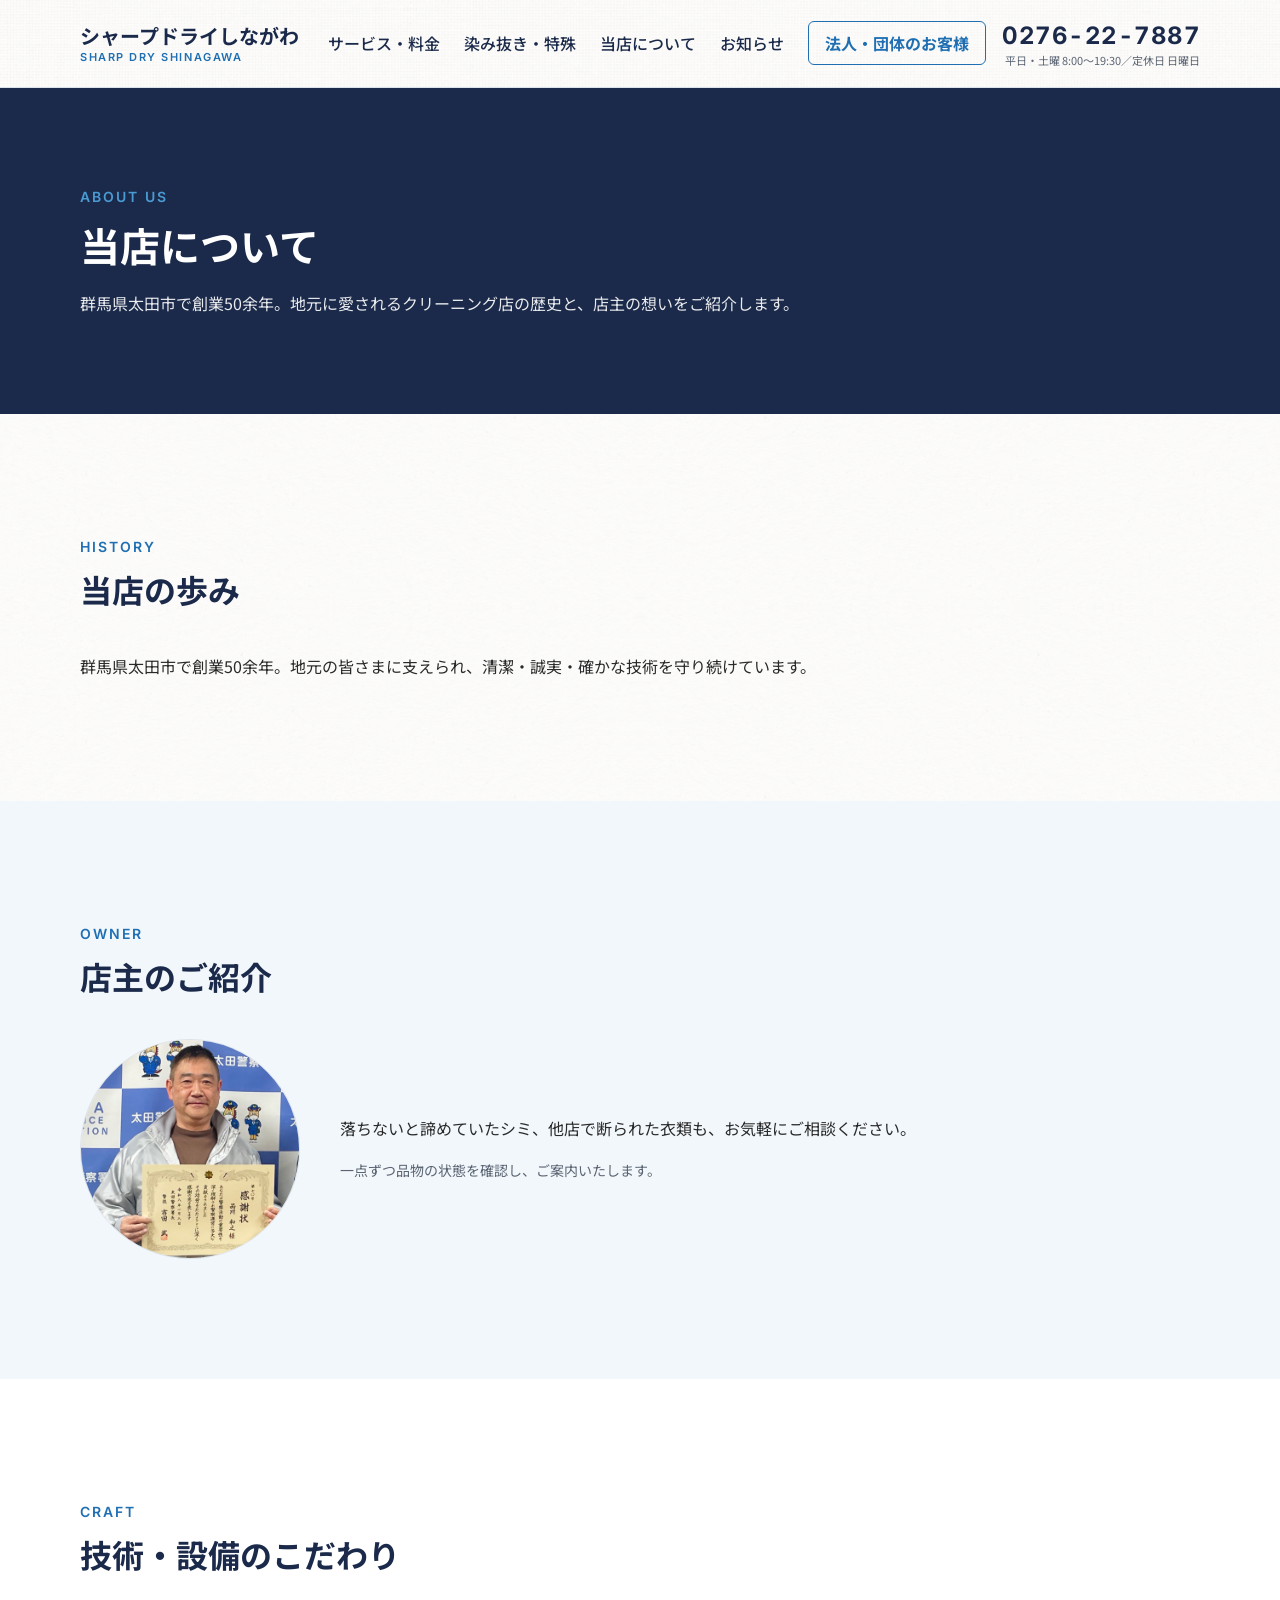
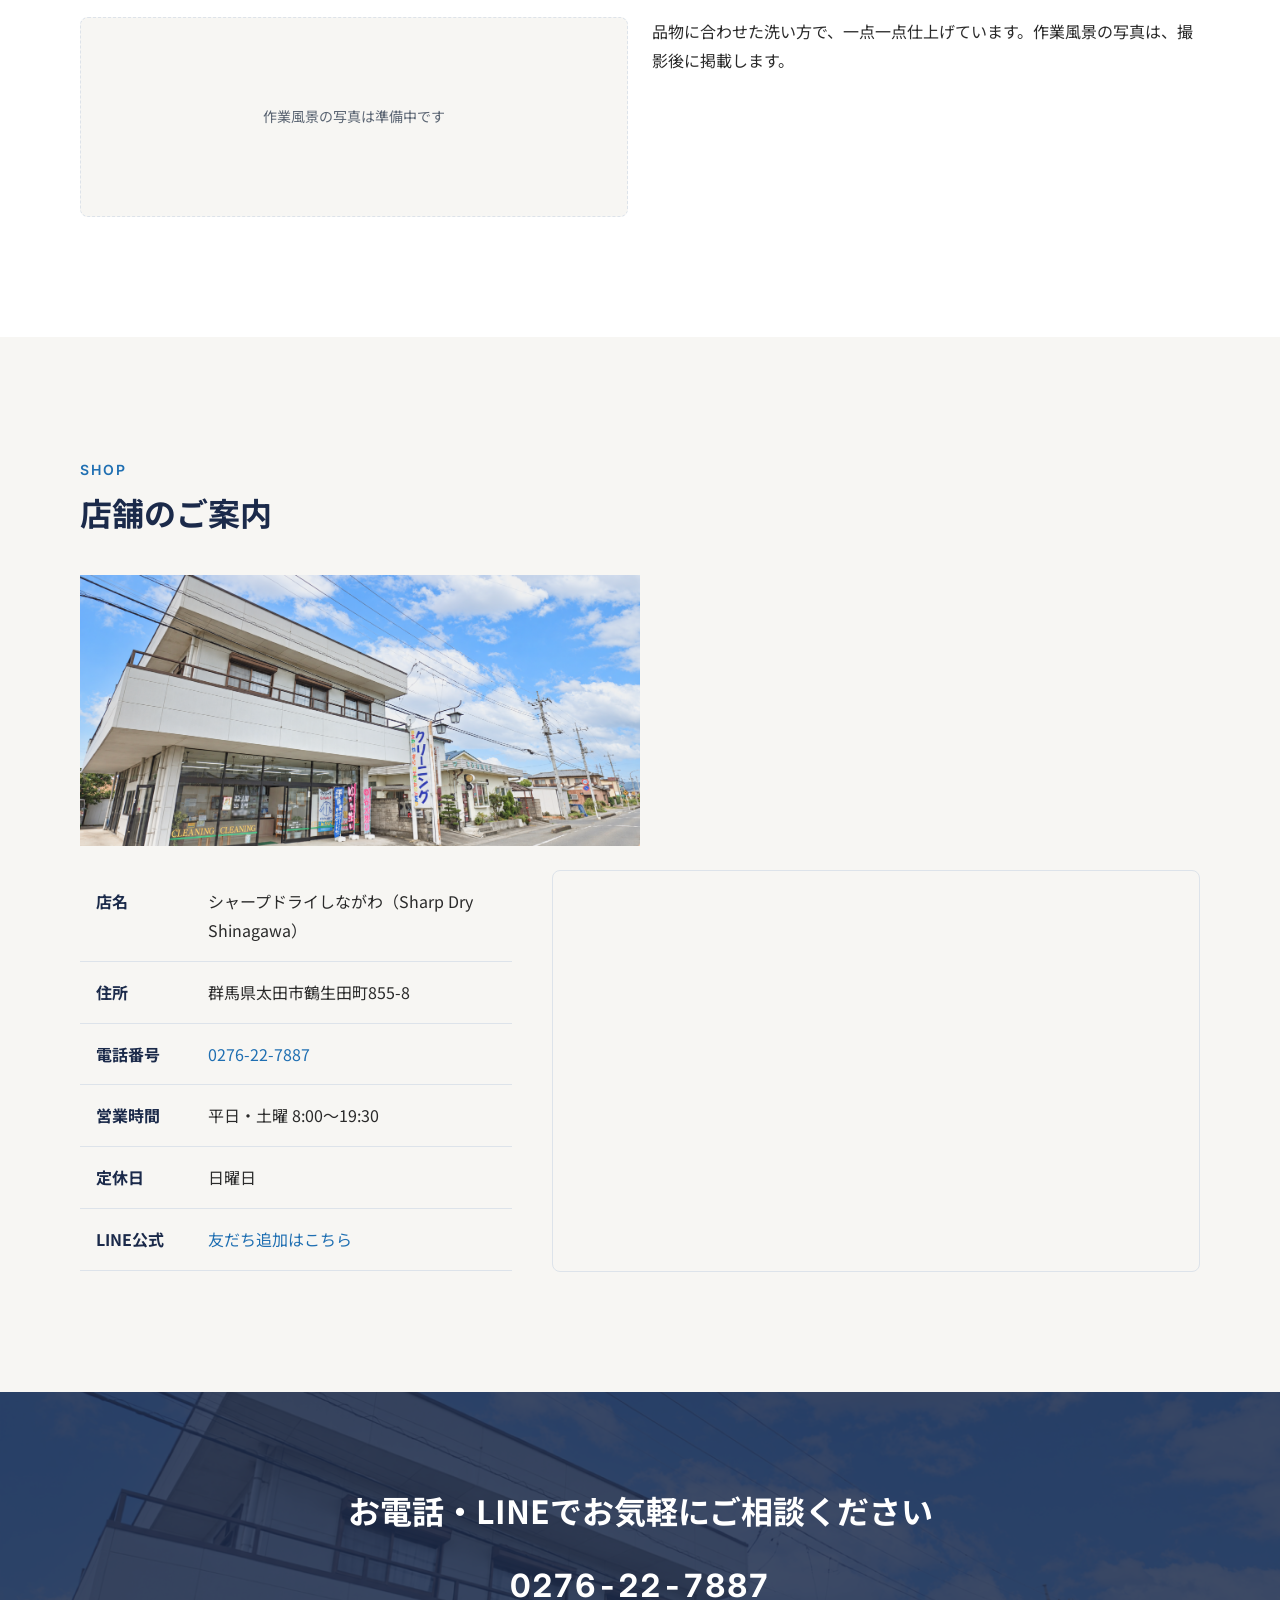
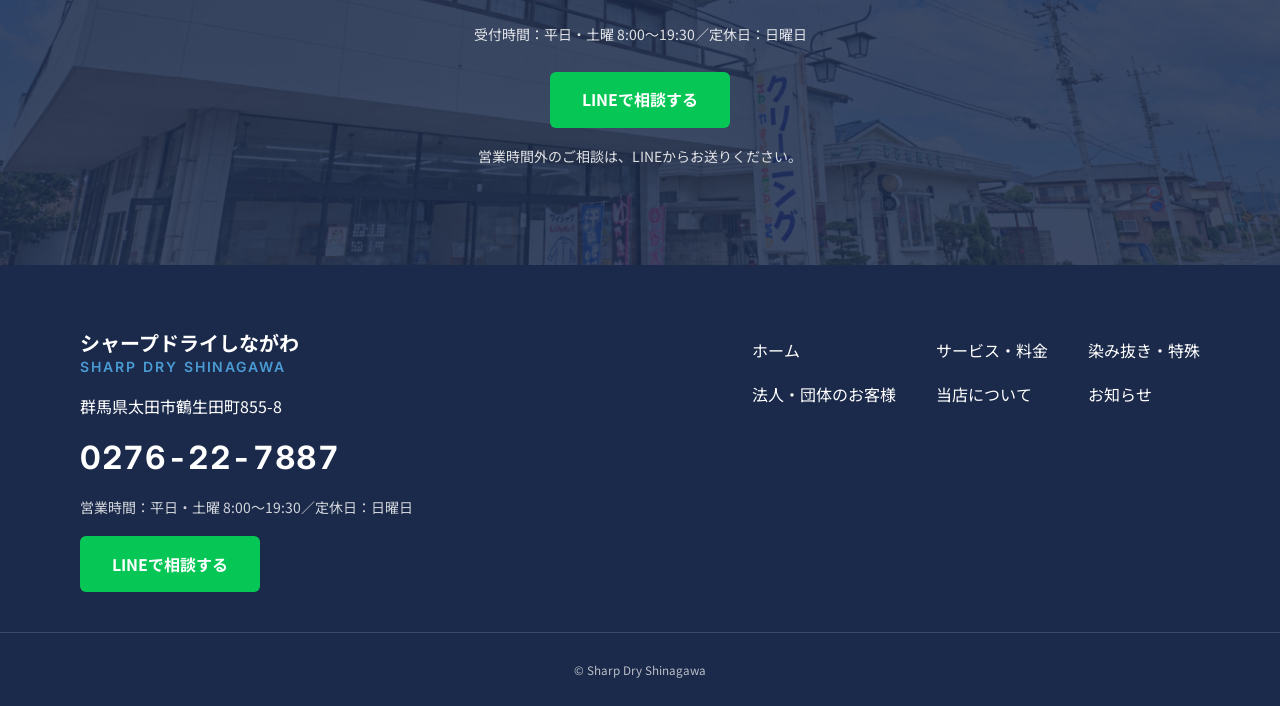
==== about/index.html @ 60a54eb3 "シャープドライしながわ サイトリニューアルの初期実装 実装仕様書に基づき、静的HTML/CSS/素のJavaScriptで全6ページと404を構築。  - TOP、サービス・料金、染み抜き・特殊、法人" ====
<!DOCTYPE html>
<html lang="ja">
<head>
  <meta charset="UTF-8">
  <meta name="viewport" content="width=device-width, initial-scale=1">
  <title>当店について｜シャープドライしながわ</title>
  <meta name="description" content="群馬県太田市で創業50余年。地元に愛されるクリーニング店の歴史と、店主の想いをご紹介します。">
  <link rel="canonical" href="https://sharp-dry-shinagawa.com/about/">

  <!-- OGP -->
  <meta property="og:type" content="article">
  <meta property="og:site_name" content="シャープドライしながわ">
  <meta property="og:title" content="当店について｜シャープドライしながわ">
  <meta property="og:description" content="群馬県太田市で創業50余年。地元に愛されるクリーニング店の歴史と、店主の想いをご紹介します。">
  <meta property="og:url" content="https://sharp-dry-shinagawa.com/about/">
  <meta property="og:image" content="https://sharp-dry-shinagawa.com/images/ogp.png">
  <meta property="og:image:width" content="1200">
  <meta property="og:image:height" content="630">
  <meta property="og:locale" content="ja_JP">
  <meta name="twitter:card" content="summary_large_image">

  <!-- ファビコン -->
  <link rel="icon" type="image/png" href="/images/symbol_mark.png">
  <link rel="apple-touch-icon" href="/images/symbol_mark.png">

  <!-- フォント -->
  <link rel="preconnect" href="https://fonts.googleapis.com">
  <link rel="preconnect" href="https://fonts.gstatic.com" crossorigin>
  <link href="https://fonts.googleapis.com/css2?family=Inter:wght@600;700&family=Noto+Sans+JP:wght@400;500;700&display=swap" rel="stylesheet">

  <link rel="stylesheet" href="/css/style.css">
  <script src="/js/main.js" defer></script>

  <!-- GA4 -->
  <!-- TODO: 要確認 — GA4測定ID（発行後に G-XXXXXXXXXX を差し替え） -->
  <script async src="https://www.googletagmanager.com/gtag/js?id=G-XXXXXXXXXX"></script>
  <script>
    window.dataLayer = window.dataLayer || [];
    function gtag(){dataLayer.push(arguments);}
    gtag('js', new Date());
    gtag('config', 'G-XXXXXXXXXX');
  </script>
</head>
<body>
  <a class="skip-link" href="#main">本文へスキップ</a>

  <!-- ヘッダー -->
  <header class="header js-header">
    <div class="header__inner l-container">
      <a class="header__logo" href="/">
        <span class="header__logo-ja">シャープドライしながわ</span>
        <span class="header__logo-en">Sharp Dry Shinagawa</span>
      </a>
      <div class="header__right">
        <nav class="gnav" id="global-nav" aria-label="グローバルナビゲーション">
          <ul class="gnav__list">
            <li><a class="gnav__link" href="/service/">サービス・料金</a></li>
            <li><a class="gnav__link" href="/special/">染み抜き・特殊</a></li>
            <li><a class="gnav__link" href="/about/" aria-current="page">当店について</a></li>
            <li><a class="gnav__link" href="/news/">お知らせ</a></li>
            <li><a class="gnav__link gnav__link--business" href="/business/">法人・団体のお客様</a></li>
          </ul>
          <div class="gnav__cta">
            <a class="btn btn--primary" href="tel:0276227887">電話をかける（0276-22-7887）</a>
            <a class="btn btn--line" href="https://line.me/ti/p/KvLonp_9hh" target="_blank" rel="noopener">LINEで相談する</a>
            <p class="gnav__cta-note">営業時間：平日・土曜 8:00〜19:30／定休日：日曜日</p>
          </div>
        </nav>
        <div class="header__tel u-pc-only">
          <a class="tel-link" href="tel:0276227887">0276-22-7887</a>
          <p class="header__tel-note">平日・土曜 8:00〜19:30／定休日 日曜日</p>
        </div>
        <a class="header__sp-tel u-sp-only" href="tel:0276227887">電話する</a>
        <button class="menu-toggle js-menu-toggle u-sp-only" type="button" aria-controls="global-nav" aria-expanded="false">
          <span class="menu-toggle__bar"></span>
          <span class="menu-toggle__bar"></span>
          <span class="menu-toggle__bar"></span>
          <span class="visually-hidden">メニュー</span>
        </button>
      </div>
    </div>
  </header>

  <main id="main">

    <!-- ページヘッダー -->
    <div class="page-head">
      <div class="l-container">
        <p class="page-head__en">ABOUT US</p>
        <h1 class="page-head__ja">当店について</h1>
        <p class="page-head__lead">群馬県太田市で創業50余年。地元に愛されるクリーニング店の歴史と、店主の想いをご紹介します。</p>
      </div>
    </div>

    <!-- 当店の歩み -->
    <section class="section section--texture section--tex-paper">
      <div class="l-container">
        <div class="section-head">
          <p class="section-head__en">HISTORY</p>
          <h2 class="section-head__ja">当店の歩み</h2>
        </div>
        <!-- TODO: 要確認 — 創業年（正確な年） -->
        <!-- TODO: 要確認 — 沿革・歴史の原稿 -->
        <p>群馬県太田市で創業50余年。地元の皆さまに支えられ、清潔・誠実・確かな技術を守り続けています。</p>
      </div>
    </section>

    <!-- 店主 -->
    <section class="section section--blue">
      <div class="l-container">
        <div class="section-head">
          <p class="section-head__en">OWNER</p>
          <h2 class="section-head__ja">店主のご紹介</h2>
        </div>
        <div class="owner">
          <div class="owner__media">
            <img src="/images/owner.png" alt="店主" width="1024" height="1024" loading="lazy">
          </div>
          <div class="owner__body">
            <!-- TODO: 要確認 — 店主のプロフィール・コメントの原稿（下記は仮テキスト） -->
            <p class="mb-2">落ちないと諦めていたシミ、他店で断られた衣類も、お気軽にご相談ください。</p>
            <p class="note">一点ずつ品物の状態を確認し、ご案内いたします。</p>
          </div>
        </div>
      </div>
    </section>

    <!-- 技術・設備 -->
    <section class="section">
      <div class="l-container">
        <div class="section-head">
          <p class="section-head__en">CRAFT</p>
          <h2 class="section-head__ja">技術・設備のこだわり</h2>
        </div>
        <!-- TODO: 要確認 — 技術・設備のこだわりの原稿 -->
        <!-- TODO: 実写素材待ち — 作業風景 -->
        <div class="grid grid--2">
          <div class="placeholder-media">作業風景の写真は準備中です</div>
          <div class="media-text__body">
            <p>品物に合わせた洗い方で、一点一点仕上げています。作業風景の写真は、撮影後に掲載します。</p>
          </div>
        </div>
      </div>
    </section>

    <!-- 店舗写真 -->
    <section class="section section--soft">
      <div class="l-container">
        <div class="section-head">
          <p class="section-head__en">SHOP</p>
          <h2 class="section-head__ja">店舗のご案内</h2>
        </div>
        <img src="/images/shop.png" alt="シャープドライしながわの店舗外観" width="1774" height="887" loading="lazy" class="shop-photo mb-3">

        <div class="media-text media-text--reverse">
          <div class="media-text__media">
            <div class="map">
              <iframe
                data-src="https://www.google.com/maps?q=%E7%BE%A4%E9%A6%AC%E7%9C%8C%E5%A4%AA%E7%94%B0%E5%B8%82%E9%B6%B4%E7%94%9F%E7%94%B0%E7%94%BA855-8&amp;output=embed"
                title="シャープドライしながわの地図（Google マップ）"
                width="1120" height="400" loading="lazy"
                referrerpolicy="no-referrer-when-downgrade"></iframe>
            </div>
          </div>
          <div class="media-text__body">
            <table class="info-table">
              <tbody>
                <tr>
                  <th scope="row">店名</th>
                  <td>シャープドライしながわ（Sharp Dry Shinagawa）</td>
                </tr>
                <tr>
                  <th scope="row">住所</th>
                  <td>群馬県太田市鶴生田町855-8</td>
                </tr>
                <tr>
                  <th scope="row">電話番号</th>
                  <td><a href="tel:0276227887">0276-22-7887</a></td>
                </tr>
                <tr>
                  <th scope="row">営業時間</th>
                  <td>平日・土曜 8:00〜19:30</td>
                </tr>
                <tr>
                  <th scope="row">定休日</th>
                  <td>日曜日</td>
                </tr>
                <tr>
                  <th scope="row">LINE公式</th>
                  <td><a href="https://line.me/ti/p/KvLonp_9hh" target="_blank" rel="noopener">友だち追加はこちら</a></td>
                </tr>
                <!-- TODO: 要確認 — 駐車場の有無・台数 -->
                <!-- TODO: 要確認 — 支払い方法（キャッシュレス対応の有無） -->
              </tbody>
            </table>
          </div>
        </div>
      </div>
    </section>

    <!-- CTA -->
    <section class="cta-block section--texture section--tex-shop">
      <div class="l-container">
        <h2 class="cta-block__title">お電話・LINEでお気軽にご相談ください</h2>
        <p class="cta-block__tel"><a class="tel-link tel-link--invert" href="tel:0276227887">0276-22-7887</a></p>
        <p class="cta-block__hours">受付時間：平日・土曜 8:00〜19:30／定休日：日曜日</p>
        <div class="cta-block__actions">
          <a class="btn btn--line" href="https://line.me/ti/p/KvLonp_9hh" target="_blank" rel="noopener">LINEで相談する</a>
        </div>
        <p class="cta-block__note">営業時間外のご相談は、LINEからお送りください。</p>
      </div>
    </section>

  </main>

  <!-- フッター -->
  <footer class="footer">
    <div class="l-container footer__inner">
      <div class="footer__info">
        <p class="footer__name">シャープドライしながわ<span class="footer__name-en">Sharp Dry Shinagawa</span></p>
        <p class="footer__address">群馬県太田市鶴生田町855-8</p>
        <p class="footer__tel"><a class="tel-link tel-link--invert" href="tel:0276227887">0276-22-7887</a></p>
        <p class="footer__hours">営業時間：平日・土曜 8:00〜19:30／定休日：日曜日</p>
        <p class="footer__line"><a class="btn btn--line" href="https://line.me/ti/p/KvLonp_9hh" target="_blank" rel="noopener">LINEで相談する</a></p>
      </div>
      <nav class="footer__nav" aria-label="フッターナビゲーション">
        <ul>
          <li><a href="/">ホーム</a></li>
          <li><a href="/service/">サービス・料金</a></li>
          <li><a href="/special/">染み抜き・特殊</a></li>
          <li><a href="/business/">法人・団体のお客様</a></li>
          <li><a href="/about/">当店について</a></li>
          <li><a href="/news/">お知らせ</a></li>
        </ul>
      </nav>
    </div>
    <p class="footer__copy"><small>© Sharp Dry Shinagawa</small></p>
  </footer>

  <!-- 追従CTA -->
  <div class="float-cta js-float-cta">
    <a class="float-cta__btn float-cta__btn--tel" href="tel:0276227887">電話する</a>
    <a class="float-cta__btn float-cta__btn--line" href="https://line.me/ti/p/KvLonp_9hh" target="_blank" rel="noopener">LINEで相談</a>
  </div>
</body>
</html>
---- css/style.css ----
@charset "UTF-8";
/* ==========================================================================
   シャープドライしながわ 共通スタイル
   方針: SP優先（min-width: 769px でPC上書き）/ BEM / カスタムプロパティ
   TODO: 要確認 — 画像は更新性優先でPNG直参照に変更（仕様書10章のWebP配信は公開前に再検討）
   目次:
     1. カスタムプロパティ
     2. リセット
     3. ベース（タイポグラフィ・フォーカス）
     4. レイアウト（コンテナ・セクション）
     5. 共通コンポーネント（見出し・ボタン・カード・テーブル・区切り）
     6. ヘッダー / グローバルナビ
     7. 追従CTA
     8. フッター
     9. ページ部品（FV・下層ヘッダー・CTAブロック ほか）
    10. ユーティリティ
   ========================================================================== */

/* 1. カスタムプロパティ
   ------------------------------------------------------------------------ */
:root {
  /* ベース */
  --color-bg:          #FFFFFF;
  --color-bg-soft:     #F7F6F3;
  --color-bg-blue:     #F2F7FB;

  /* ブランドカラー */
  --color-navy:        #1B2A4A;
  --color-blue:        #1F6FB2;
  --color-blue-light:  #4A9BD4;
  --color-cyan-soft:   #DCEDF7;

  /* テキスト */
  --color-text:        #2A2A2A;
  --color-text-sub:    #5A6472;
  --color-text-invert: #FFFFFF;

  /* 罫線・その他 */
  --color-border:      #DDE3EA;
  --color-tel:         #1B2A4A;
  --color-line:        #06C755;

  /* フォント */
  --font-ja: "Noto Sans JP", "Hiragino Sans", "Yu Gothic", sans-serif;
  --font-en: "Inter", "Noto Sans JP", sans-serif;

  /* レイアウト */
  --max-width: 1120px;
  --gutter: 20px;                 /* SP: --gutter-sp */

  /* スペーシングスケール（この値以外を使わない） */
  --space-1:  8px;
  --space-2:  16px;
  --space-3:  24px;
  --space-4:  40px;
  --space-5:  64px;
  --space-6:  96px;
  --space-7:  120px;

  /* フォントサイズ（SP基準） */
  --fs-h1:   28px;
  --fs-h2:   24px;
  --fs-h3:   20px;
  --fs-h4:   18px;
  --fs-body: 16px;
  --fs-note: 14px;
  --fs-tel:  28px;
  --fs-price: 16px;

  /* 構造 */
  --header-h: 64px;
  --radius-btn: 6px;
  --radius-card: 8px;
}

@media (min-width: 769px) {
  :root {
    --gutter: 40px;               /* PC: --gutter-pc */
    --fs-h1:   40px;
    --fs-h2:   32px;
    --fs-h3:   24px;
    --fs-h4:   20px;
    --fs-tel:  32px;
    --fs-price: 18px;
    --header-h: 88px;
  }
}

/* 2. リセット
   ------------------------------------------------------------------------ */
*,
*::before,
*::after {
  box-sizing: border-box;
  margin: 0;
  padding: 0;
}

html {
  scroll-behavior: smooth;
  scroll-padding-top: calc(var(--header-h) + var(--space-2));
}

body {
  font-family: var(--font-ja);
  font-size: var(--fs-body);
  line-height: 1.8;
  color: var(--color-text);
  background: var(--color-bg);
  -webkit-text-size-adjust: 100%;
}

img {
  max-width: 100%;
  height: auto;
  vertical-align: middle;
}

ul,
ol {
  list-style: none;
}

table {
  border-collapse: collapse;
  width: 100%;
}

a {
  color: var(--color-blue);
  text-decoration: none;
}

a:hover {
  text-decoration: underline;
}

button {
  font: inherit;
  color: inherit;
  background: none;
  border: none;
  cursor: pointer;
}

@media (prefers-reduced-motion: reduce) {
  html {
    scroll-behavior: auto;
  }
  *,
  *::before,
  *::after {
    transition-duration: 0.01ms !important;
    animation-duration: 0.01ms !important;
  }
}

/* 3. ベース
   ------------------------------------------------------------------------ */
h1 { font-size: var(--fs-h1); line-height: 1.4; font-weight: 700; }
h2 { font-size: var(--fs-h2); line-height: 1.4; font-weight: 700; }
h3 { font-size: var(--fs-h3); line-height: 1.5; font-weight: 700; }
h4 { font-size: var(--fs-h4); line-height: 1.6; font-weight: 700; }

:focus-visible {
  outline: 3px solid var(--color-blue-light);
  outline-offset: 2px;
  border-radius: 2px;
}

.skip-link {
  position: absolute;
  top: -100px;
  left: var(--space-2);
  z-index: 200;
  padding: var(--space-1) var(--space-2);
  background: var(--color-navy);
  color: var(--color-text-invert);
  border-radius: var(--radius-btn);
}

.skip-link:focus-visible {
  top: var(--space-1);
}

/* 4. レイアウト
   ------------------------------------------------------------------------ */
.l-container {
  max-width: calc(var(--max-width) + var(--gutter) * 2);
  margin-inline: auto;
  padding-inline: var(--gutter);
}

.section {
  padding-block: var(--space-5);  /* SP */
  background: var(--color-bg);
}

@media (min-width: 769px) {
  .section {
    padding-block: var(--space-7);  /* PC */
  }
}

.section--soft { background: var(--color-bg-soft); }
.section--blue { background: var(--color-bg-blue); }

.section--navy {
  background: var(--color-navy);
  color: var(--color-text-invert);
}

.section--navy a:not([class]) {
  color: var(--color-blue-light);
}

/* テクスチャ背景（opacity 0.4以下で使用） */
.section--texture {
  position: relative;
}

.section--texture::before {
  content: "";
  position: absolute;
  inset: 0;
  background-size: cover;
  background-position: center;
  opacity: 0.3;
  pointer-events: none;
}

.section--texture > * {
  position: relative;
}

.section--tex-linen::before {
  background-image: url(../images/texture-01-linen.png);
}

.section--tex-cotton::before {
  background-image: url(../images/texture-02-cotton.png);
}

.section--tex-paper::before {
  background-image: url(../images/texture-03-paper.png);
}

/* 店舗写真の薄敷き（写真はテクスチャより主張が強いため低めのopacity） */
.section--tex-shop::before {
  background-image: url(../images/shop.png);
  opacity: 0.16;
}

/* 5. 共通コンポーネント
   ------------------------------------------------------------------------ */

/* セクション見出し（全セクション共通の型） */
.section-head {
  margin-bottom: var(--space-4);
}

.section-head--center {
  text-align: center;
}

.section-head__en {
  font-family: var(--font-en);
  font-size: var(--fs-note);
  font-weight: 600;
  letter-spacing: 0.14em;
  text-transform: uppercase;
  color: var(--color-blue);
  margin-bottom: var(--space-1);
}

.section-head__ja {
  color: var(--color-navy);
}

.section--navy .section-head__en {
  color: var(--color-blue-light);
}

.section--navy .section-head__ja {
  color: var(--color-text-invert);
}

/* ボタン */
.btn {
  display: inline-flex;
  align-items: center;
  justify-content: center;
  gap: var(--space-1);
  min-height: 52px;               /* SP */
  padding: var(--space-1) 32px;
  border-radius: var(--radius-btn);
  font-size: var(--fs-body);
  font-weight: 700;
  line-height: 1.4;
  text-align: center;
  text-decoration: none;
  transition: filter 0.2s ease;
}

@media (min-width: 769px) {
  .btn {
    min-height: 56px;
  }
}

.btn:hover {
  filter: brightness(0.9);        /* 明度を10%下げる */
  text-decoration: none;
}

.btn--primary {
  background: var(--color-blue);
  color: var(--color-text-invert);
}

.btn--secondary {
  background: var(--color-bg);
  border: 1px solid var(--color-navy);
  color: var(--color-navy);
}

.btn--line {
  background: var(--color-line);
  color: var(--color-text-invert);
}

.btn--wide {
  width: 100%;
  max-width: 400px;
}

/* 電話番号（テキスト必須・画像化禁止） */
.tel-link {
  display: inline-block;
  font-family: var(--font-en);
  font-size: var(--fs-tel);
  font-weight: 700;
  font-variant-numeric: tabular-nums;
  letter-spacing: 0.02em;
  color: var(--color-tel);
  text-decoration: none;
}

.tel-link:hover {
  text-decoration: none;
  color: var(--color-blue);
}

.tel-link--invert,
.tel-link--invert:hover {
  color: var(--color-text-invert);
}

/* カード */
.card {
  background: var(--color-bg);
  border: 1px solid var(--color-border);
  border-radius: var(--radius-card);
  padding: var(--space-3);
  box-shadow: none;
  transition: box-shadow 0.2s ease;
}

.card:hover {
  box-shadow: 0 4px 16px rgba(27, 42, 74, 0.08);
}

.card__title {
  color: var(--color-navy);
  margin-bottom: var(--space-1);
}

.card__en {
  font-family: var(--font-en);
  font-size: var(--fs-note);
  font-weight: 600;
  letter-spacing: 0.1em;
  text-transform: uppercase;
  color: var(--color-blue);
  margin-bottom: var(--space-1);
}

.card__text {
  margin-bottom: var(--space-2);
}

.card__text:last-child {
  margin-bottom: 0;
}

.card__link {
  font-weight: 700;
}

.card__link::after {
  content: " →";
}

/* グリッド */
.grid {
  display: grid;
  gap: var(--space-3);
}

@media (min-width: 769px) {
  .grid--2 { grid-template-columns: repeat(2, 1fr); }
  .grid--3 { grid-template-columns: repeat(3, 1fr); }
  .grid--4 { grid-template-columns: repeat(4, 1fr); }
}

/* 料金テーブル */
.price-block {
  margin-bottom: var(--space-4);
}

.price-block__title {
  color: var(--color-navy);
  padding-left: var(--space-2);
  border-left: 4px solid var(--color-blue);
  margin-bottom: var(--space-2);
}

.price-table th,
.price-table td {
  padding: var(--space-2);
  border: 1px solid var(--color-border);
  text-align: left;
}

.price-table thead th {
  background: var(--color-navy);
  color: var(--color-text-invert);
  border-color: var(--color-navy);
}

.price-table tbody tr:nth-child(even) {
  background: var(--color-bg-blue);
}

.price-table__price {
  text-align: right;
  font-family: var(--font-en);
  font-size: var(--fs-price);
  font-weight: 700;
  font-variant-numeric: tabular-nums;
  white-space: nowrap;
  width: 9em;
}

@media (max-width: 768px) {
  /* SP: 横スクロールさせず2列を維持 */
  .price-table__price {
    width: 7.5em;
  }
}

.price-notes {
  font-size: var(--fs-note);
  line-height: 1.7;
  color: var(--color-text-sub);
}

.price-notes li {
  padding-left: 1em;
  text-indent: -1em;
}

/* 情報テーブル（店舗情報） */
.info-table th,
.info-table td {
  padding: var(--space-2);
  border-bottom: 1px solid var(--color-border);
  text-align: left;
  vertical-align: top;
}

.info-table th {
  width: 7em;
  color: var(--color-navy);
  white-space: nowrap;
}

/* 斜めの区切り（1ページ内で2種類まで／本サイトはこの1種のみ使用） */
.divider-slant {
  height: 64px;
  background: linear-gradient(90deg, var(--color-blue), var(--color-blue-light));
  clip-path: polygon(0 35%, 100% 0, 100% 65%, 0 100%);
}

/* タグリスト（染みの種類など） */
.tag-list {
  display: flex;
  flex-wrap: wrap;
  gap: var(--space-1);
}

.tag-list li {
  background: var(--color-cyan-soft);
  color: var(--color-navy);
  border-radius: var(--radius-btn);
  padding: var(--space-1) var(--space-2);
  font-weight: 500;
}

/* 店舗外観写真（SPは全幅、PCは半幅まで） */
@media (min-width: 769px) {
  .shop-photo {
    max-width: 50%;
  }
}

/* 実写素材待ちのプレースホルダ */
.placeholder-media {
  display: grid;
  place-items: center;
  min-height: 200px;
  border: 1px dashed var(--color-border);
  border-radius: var(--radius-card);
  background: var(--color-bg-soft);
  color: var(--color-text-sub);
  font-size: var(--fs-note);
}

/* 流れ（ステップ） */
.flow {
  counter-reset: flow;
  display: grid;
  gap: var(--space-2);
}

@media (min-width: 769px) {
  .flow--4 {
    grid-template-columns: repeat(4, 1fr);
  }
}

.flow__step {
  counter-increment: flow;
  background: var(--color-bg);
  border: 1px solid var(--color-border);
  border-radius: var(--radius-card);
  padding: var(--space-3);
}

.flow__step::before {
  content: "0" counter(flow);
  display: block;
  font-family: var(--font-en);
  font-size: var(--fs-h3);
  font-weight: 700;
  color: var(--color-blue);
  line-height: 1.4;
  margin-bottom: var(--space-1);
}

.flow__title {
  color: var(--color-navy);
  margin-bottom: var(--space-1);
}

/* お知らせリスト */
.news-list__item {
  border-bottom: 1px solid var(--color-border);
}

.news-list__item:first-child {
  border-top: 1px solid var(--color-border);
}

.news-list__link,
.news-list__row {
  display: flex;
  flex-wrap: wrap;
  gap: var(--space-1) var(--space-3);
  align-items: baseline;
  padding: var(--space-2);
  color: var(--color-text);
}

.news-list__date {
  font-family: var(--font-en);
  font-variant-numeric: tabular-nums;
  font-size: var(--fs-note);
  color: var(--color-text-sub);
  white-space: nowrap;
}

.news-list__label {
  font-size: var(--fs-note);
  font-weight: 700;
  color: var(--color-blue);
  border: 1px solid currentColor;
  border-radius: var(--radius-btn);
  padding: 0 var(--space-1);
  white-space: nowrap;
}

/* 地図 */
.map {
  border: 1px solid var(--color-border);
  border-radius: var(--radius-card);
  overflow: hidden;
}

.map iframe {
  display: block;
  width: 100%;
  height: 320px;
  border: 0;
}

@media (min-width: 769px) {
  .map iframe {
    height: 400px;
  }
}

/* 6. ヘッダー
   ------------------------------------------------------------------------ */
.header {
  position: sticky;
  top: 0;
  z-index: 100;
  height: var(--header-h);
  /* header-bg + 白オーバーレイ60%（そのまま敷かない） */
  background-image:
    linear-gradient(rgba(255, 255, 255, 0.6), rgba(255, 255, 255, 0.6)),
    url(../images/header-bg.png);
  background-size: cover;
  background-position: center;
  border-bottom: 1px solid var(--color-border);
  transition: height 0.2s ease;
}

/* スクロール時に縮小 */
.header.is-shrink {
  height: 56px;
}

@media (min-width: 769px) {
  .header.is-shrink {
    height: 68px;
  }
}

.header__inner {
  display: flex;
  align-items: center;
  justify-content: space-between;
  gap: var(--space-2);
  height: 100%;
}

.header__logo {
  display: flex;
  flex-direction: column;
  justify-content: center;
  min-height: 44px;
  color: var(--color-navy);
  text-decoration: none;
  line-height: 1.4;
}

.header__logo:hover {
  text-decoration: none;
}

.header__logo-ja {
  font-size: var(--fs-h4);
  font-weight: 700;
}

.header__logo-en {
  font-family: var(--font-en);
  font-size: 11px;
  font-weight: 600;
  letter-spacing: 0.14em;
  text-transform: uppercase;
  color: var(--color-blue);
}

.header__right {
  display: flex;
  align-items: center;
  gap: var(--space-2);
}

/* PC: 電話番号 */
.header__tel {
  text-align: right;
  line-height: 1.4;
}

.header__tel .tel-link {
  font-size: 24px;
}

.header__tel-note {
  font-size: 11px;
  color: var(--color-text-sub);
}

/* SP: ヘッダー内 電話ボタン（メニュー開時も常時表示） */
.header__sp-tel {
  display: inline-flex;
  align-items: center;
  justify-content: center;
  min-width: 44px;
  min-height: 44px;
  padding: 0 var(--space-2);
  border-radius: var(--radius-btn);
  background: var(--color-blue);
  color: var(--color-text-invert);
  font-size: var(--fs-note);
  font-weight: 700;
  text-decoration: none;
}

.header__sp-tel:hover {
  text-decoration: none;
  filter: brightness(0.9);
}

/* ハンバーガー */
.menu-toggle {
  position: relative;
  display: inline-flex;
  flex-direction: column;
  align-items: center;
  justify-content: center;
  gap: 5px;
  width: 44px;
  height: 44px;
  border-radius: var(--radius-btn);
}

.menu-toggle__bar {
  display: block;
  width: 22px;
  height: 2px;
  background: var(--color-navy);
  transition: transform 0.2s ease, opacity 0.2s ease;
}

.menu-toggle[aria-expanded="true"] .menu-toggle__bar:nth-child(1) {
  transform: translateY(7px) rotate(45deg);
}

.menu-toggle[aria-expanded="true"] .menu-toggle__bar:nth-child(2) {
  opacity: 0;
}

.menu-toggle[aria-expanded="true"] .menu-toggle__bar:nth-child(3) {
  transform: translateY(-7px) rotate(-45deg);
}

/* グローバルナビ */
.gnav__list {
  display: flex;
  align-items: center;
  gap: var(--space-3);
}

.gnav__link {
  display: inline-flex;
  align-items: center;
  min-height: 44px;
  color: var(--color-navy);
  font-weight: 500;
  text-decoration: none;
}

.gnav__link:hover {
  color: var(--color-blue);
  text-decoration: none;
}

/* 「法人・団体のお客様」はブルーの枠線で差別化 */
.gnav__link--business {
  border: 1px solid var(--color-blue);
  border-radius: var(--radius-btn);
  padding: 0 var(--space-2);
  color: var(--color-blue);
  font-weight: 700;
}

.gnav__cta {
  display: none;
}

@media (max-width: 768px) {
  /* SP: ドロワー */
  .gnav {
    position: fixed;
    top: var(--header-h);
    right: 0;
    bottom: 0;
    left: 0;
    z-index: 90;
    background: var(--color-bg);
    padding: var(--space-3) var(--gutter) var(--space-5);
    overflow-y: auto;
    transform: translateX(100%);
    visibility: hidden;
    transition: transform 0.2s ease, visibility 0.2s ease;
  }

  .header.is-shrink .gnav {
    top: 56px;
  }

  .gnav.is-open {
    transform: translateX(0);
    visibility: visible;
  }

  .gnav__list {
    flex-direction: column;
    align-items: stretch;
    gap: 0;
    margin-bottom: var(--space-3);
  }

  .gnav__list > li {
    border-bottom: 1px solid var(--color-border);
  }

  .gnav__link {
    display: flex;
    width: 100%;
    min-height: 52px;
    padding: var(--space-1) var(--space-1);
    font-size: var(--fs-body);
  }

  .gnav__link--business {
    margin-block: var(--space-2);
    justify-content: center;
  }

  /* ドロワー内CTA（メニュー開時も電話CTAを表示） */
  .gnav__cta {
    display: grid;
    gap: var(--space-2);
  }

  .gnav__cta-note {
    font-size: var(--fs-note);
    color: var(--color-text-sub);
    text-align: center;
  }
}

/* 7. 追従CTA（スクロール200px以降で表示）
   ------------------------------------------------------------------------ */
.float-cta {
  position: fixed;
  z-index: 80;
  opacity: 0;
  visibility: hidden;
  transition: opacity 0.2s ease, visibility 0.2s ease;
}

.float-cta.is-visible {
  opacity: 1;
  visibility: visible;
}

.float-cta__btn {
  display: inline-flex;
  align-items: center;
  justify-content: center;
  font-weight: 700;
  color: var(--color-text-invert);
  text-decoration: none;
  transition: filter 0.2s ease;
}

.float-cta__btn:hover {
  filter: brightness(0.9);
  text-decoration: none;
}

.float-cta__btn--tel { background: var(--color-blue); }
.float-cta__btn--line { background: var(--color-line); }

@media (max-width: 768px) {
  /* SP: 画面下部固定・電話/LINEを50%ずつ */
  .float-cta {
    right: 0;
    bottom: 0;
    left: 0;
    display: flex;
  }

  .float-cta__btn {
    width: 50%;
    min-height: 52px;
    padding-bottom: env(safe-area-inset-bottom);
  }

  body {
    padding-bottom: calc(52px + env(safe-area-inset-bottom));
  }
}

@media (min-width: 769px) {
  /* PC: 右下に縦積み */
  .float-cta {
    right: var(--space-3);
    bottom: var(--space-3);
    display: grid;
    gap: var(--space-1);
    width: 220px;
  }

  .float-cta__btn {
    min-height: 56px;
    border-radius: var(--radius-btn);
    box-shadow: 0 4px 16px rgba(27, 42, 74, 0.16);
  }
}

/* 8. フッター
   ------------------------------------------------------------------------ */
.footer {
  background: var(--color-navy);
  color: var(--color-text-invert);
  padding-block: var(--space-5) var(--space-3);
}

.footer__inner {
  display: grid;
  gap: var(--space-4);
  margin-bottom: var(--space-4);
}

@media (min-width: 769px) {
  .footer__inner {
    grid-template-columns: 1fr auto;
    align-items: start;
  }
}

.footer__name {
  font-size: var(--fs-h4);
  font-weight: 700;
  line-height: 1.4;
  margin-bottom: var(--space-2);
}

.footer__name-en {
  display: block;
  font-family: var(--font-en);
  font-size: var(--fs-note);
  font-weight: 600;
  letter-spacing: 0.14em;
  text-transform: uppercase;
  color: var(--color-blue-light);
}

.footer__address {
  margin-bottom: var(--space-1);
}

.footer__tel {
  margin-bottom: var(--space-1);
}

.footer__hours {
  font-size: var(--fs-note);
  color: rgba(255, 255, 255, 0.8);
}

.footer__nav ul {
  display: grid;
  gap: 0;
}

.footer__nav a {
  display: inline-flex;
  align-items: center;
  min-height: 44px;
  color: var(--color-text-invert);
  text-decoration: none;
}

.footer__nav a:hover {
  color: var(--color-blue-light);
  text-decoration: none;
}

@media (min-width: 769px) {
  .footer__nav ul {
    grid-template-columns: repeat(3, auto);
    gap: 0 var(--space-4);
  }
}

.footer__line {
  margin-top: var(--space-2);
}

.footer__copy {
  text-align: center;
  font-size: var(--fs-note);
  color: rgba(255, 255, 255, 0.7);
  border-top: 1px solid rgba(255, 255, 255, 0.15);
  padding-top: var(--space-3);
}

/* 9. ページ部品
   ------------------------------------------------------------------------ */

/* TOP FV（fv-a-folded-shirt / 右2/3の余白にコピー・電話番号を配置） */
.fv {
  position: relative;
  display: flex;
  align-items: center;
  min-height: 480px;
  background-color: var(--color-bg-soft);
  background-image: url(../images/fv-a-folded-shirt.png);
  background-size: cover;
  background-position: left center;
  padding-block: var(--space-5);
}

.fv::before {
  content: "";
  position: absolute;
  inset: 0;
  background: rgba(247, 246, 243, 0.78);
}

@media (min-width: 769px) {
  .fv {
    min-height: 640px;
    background-position: center;
  }

  .fv::before {
    background: linear-gradient(
      90deg,
      rgba(247, 246, 243, 0) 28%,
      rgba(247, 246, 243, 0.6) 42%,
      rgba(247, 246, 243, 0.92) 58%
    );
  }
}

.fv__inner {
  position: relative;
  width: 100%;
}

@media (min-width: 769px) {
  .fv__copy {
    margin-left: 38%;
  }
}

.fv__area {
  display: inline-block;
  background: var(--color-navy);
  color: var(--color-text-invert);
  font-size: var(--fs-note);
  font-weight: 700;
  letter-spacing: 0.06em;
  padding: var(--space-1) var(--space-2);
  border-radius: var(--radius-btn);
  margin-bottom: var(--space-3);
}

.fv__catch {
  color: var(--color-navy);
  margin-bottom: var(--space-2);
}

.fv__sub {
  margin-bottom: var(--space-3);
}

.fv__shop {
  font-weight: 700;
  color: var(--color-navy);
  margin-bottom: var(--space-3);
}

.fv__shop-en {
  display: block;
  font-family: var(--font-en);
  font-size: var(--fs-note);
  font-weight: 600;
  letter-spacing: 0.14em;
  text-transform: uppercase;
  color: var(--color-blue);
}

.fv__tel {
  margin-bottom: var(--space-1);
}

.fv__hours {
  font-size: var(--fs-note);
  color: var(--color-text-sub);
  margin-bottom: var(--space-3);
}

.fv__actions {
  display: flex;
  flex-wrap: wrap;
  gap: var(--space-2);
}

/* 下層ページヘッダー */
.page-head {
  background: var(--color-navy);
  color: var(--color-text-invert);
  padding-block: var(--space-5);
}

@media (min-width: 769px) {
  .page-head {
    padding-block: var(--space-6);
  }
}

.page-head__en {
  font-family: var(--font-en);
  font-size: var(--fs-note);
  font-weight: 600;
  letter-spacing: 0.14em;
  text-transform: uppercase;
  color: var(--color-blue-light);
  margin-bottom: var(--space-1);
}

.page-head__ja {
  color: var(--color-text-invert);
}

.page-head__lead {
  margin-top: var(--space-2);
  color: rgba(255, 255, 255, 0.9);
}

/* 法人ページKV（business-kv / 右1/3の余白にコピー配置） */
.page-head--kv {
  position: relative;
  background-color: var(--color-navy);
  background-image: url(../images/business-kv.png);
  background-size: cover;
  background-position: left center;
}

.page-head--kv::before {
  content: "";
  position: absolute;
  inset: 0;
  background: rgba(27, 42, 74, 0.72);
}

@media (min-width: 769px) {
  .page-head--kv {
    padding-block: var(--space-7);
    background-position: center;
  }

  .page-head--kv::before {
    background: linear-gradient(
      90deg,
      rgba(27, 42, 74, 0.15) 40%,
      rgba(27, 42, 74, 0.72) 62%,
      rgba(27, 42, 74, 0.92) 75%
    );
  }
}

.page-head--kv .l-container {
  position: relative;
}

@media (min-width: 769px) {
  .page-head--kv .page-head__copy {
    margin-left: 66%;
  }
}

/* CTAブロック（各ページ末尾共通） */
.cta-block {
  background: var(--color-navy);
  color: var(--color-text-invert);
  text-align: center;
  padding-block: var(--space-5);
}

@media (min-width: 769px) {
  .cta-block {
    padding-block: var(--space-6);
  }
}

.cta-block__title {
  color: var(--color-text-invert);
  margin-bottom: var(--space-3);
}

.cta-block__tel {
  margin-bottom: var(--space-1);
}

.cta-block__hours {
  font-size: var(--fs-note);
  color: rgba(255, 255, 255, 0.85);
  margin-bottom: var(--space-3);
}

.cta-block__actions {
  display: flex;
  flex-wrap: wrap;
  justify-content: center;
  gap: var(--space-2);
  margin-bottom: var(--space-2);
}

.cta-block__note {
  font-size: var(--fs-note);
  color: rgba(255, 255, 255, 0.85);
}

/* メディア＋テキスト（画像つきセクション） */
.media-text {
  display: grid;
  gap: var(--space-3);
  align-items: center;
}

@media (min-width: 769px) {
  .media-text {
    grid-template-columns: 2fr 3fr;
    gap: var(--space-4);
  }

  .media-text--reverse .media-text__media {
    order: 2;
  }
}

.media-text__media img {
  width: 100%;
  border-radius: var(--radius-card);
}

/* 店主あいさつ */
.owner {
  display: grid;
  gap: var(--space-3);
  align-items: center;
  justify-items: center;
  text-align: center;
}

@media (min-width: 769px) {
  .owner {
    grid-template-columns: auto 1fr;
    text-align: left;
    justify-items: start;
    gap: var(--space-4);
  }
}

.owner__media img {
  width: 180px;
  height: 180px;
  border-radius: 50%;
  border: 1px solid var(--color-border);
  background: var(--color-bg-soft);
  object-fit: cover;
}

@media (min-width: 769px) {
  .owner__media img {
    width: 220px;
    height: 220px;
  }
}

/* 汎用 */
.lead {
  margin-bottom: var(--space-3);
}

.text-center {
  text-align: center;
}

.mt-2 { margin-top: var(--space-2); }
.mt-3 { margin-top: var(--space-3); }
.mt-4 { margin-top: var(--space-4); }
.mb-2 { margin-bottom: var(--space-2); }
.mb-3 { margin-bottom: var(--space-3); }
.mb-4 { margin-bottom: var(--space-4); }

.note {
  font-size: var(--fs-note);
  line-height: 1.7;
  color: var(--color-text-sub);
}

.section--navy .note,
.cta-block .note {
  color: rgba(255, 255, 255, 0.85);
}

/* 10. ユーティリティ
   ------------------------------------------------------------------------ */
.u-sp-only {
  display: none;
}

@media (max-width: 768px) {
  .u-sp-only {
    display: block;
  }

  a.u-sp-only,
  span.u-sp-only {
    display: inline-flex;
  }

  .u-pc-only {
    display: none !important;
  }
}

.visually-hidden {
  position: absolute;
  width: 1px;
  height: 1px;
  margin: -1px;
  padding: 0;
  overflow: hidden;
  clip: rect(0 0 0 0);
  white-space: nowrap;
  border: 0;
}
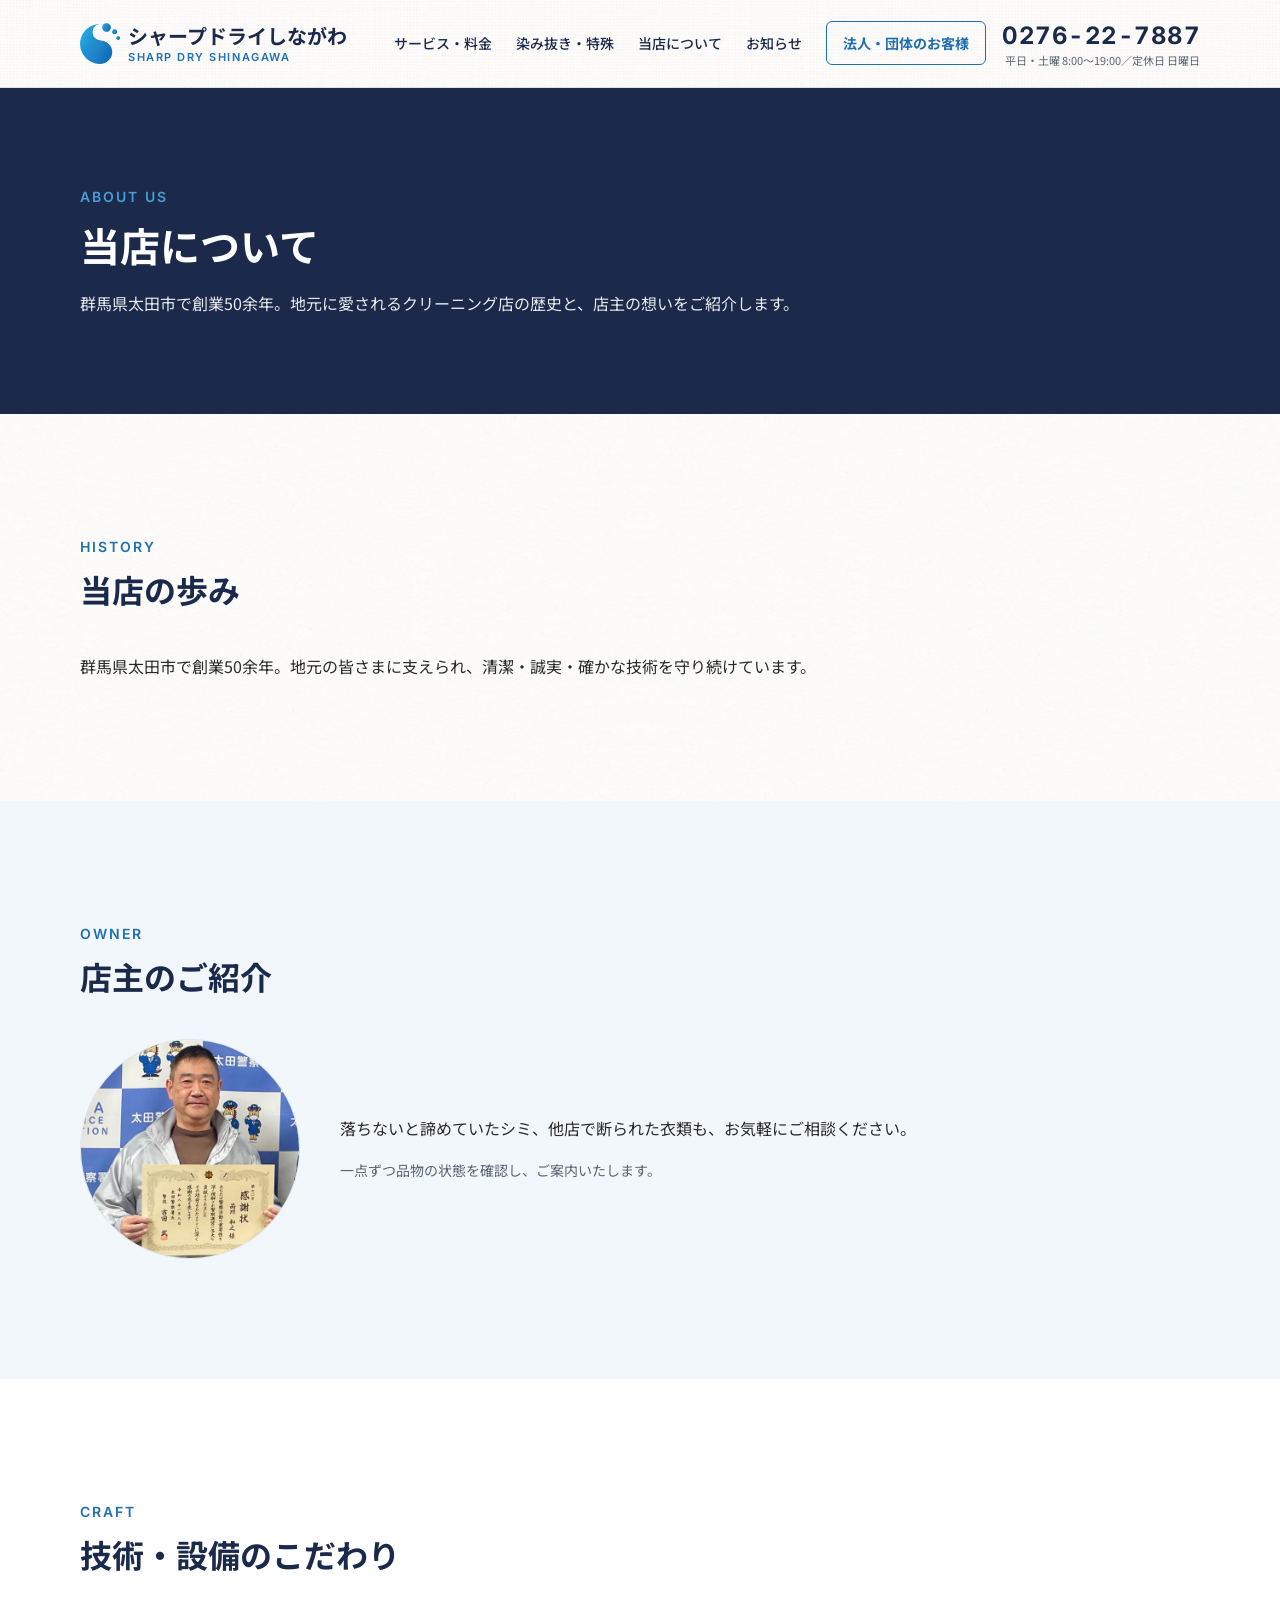
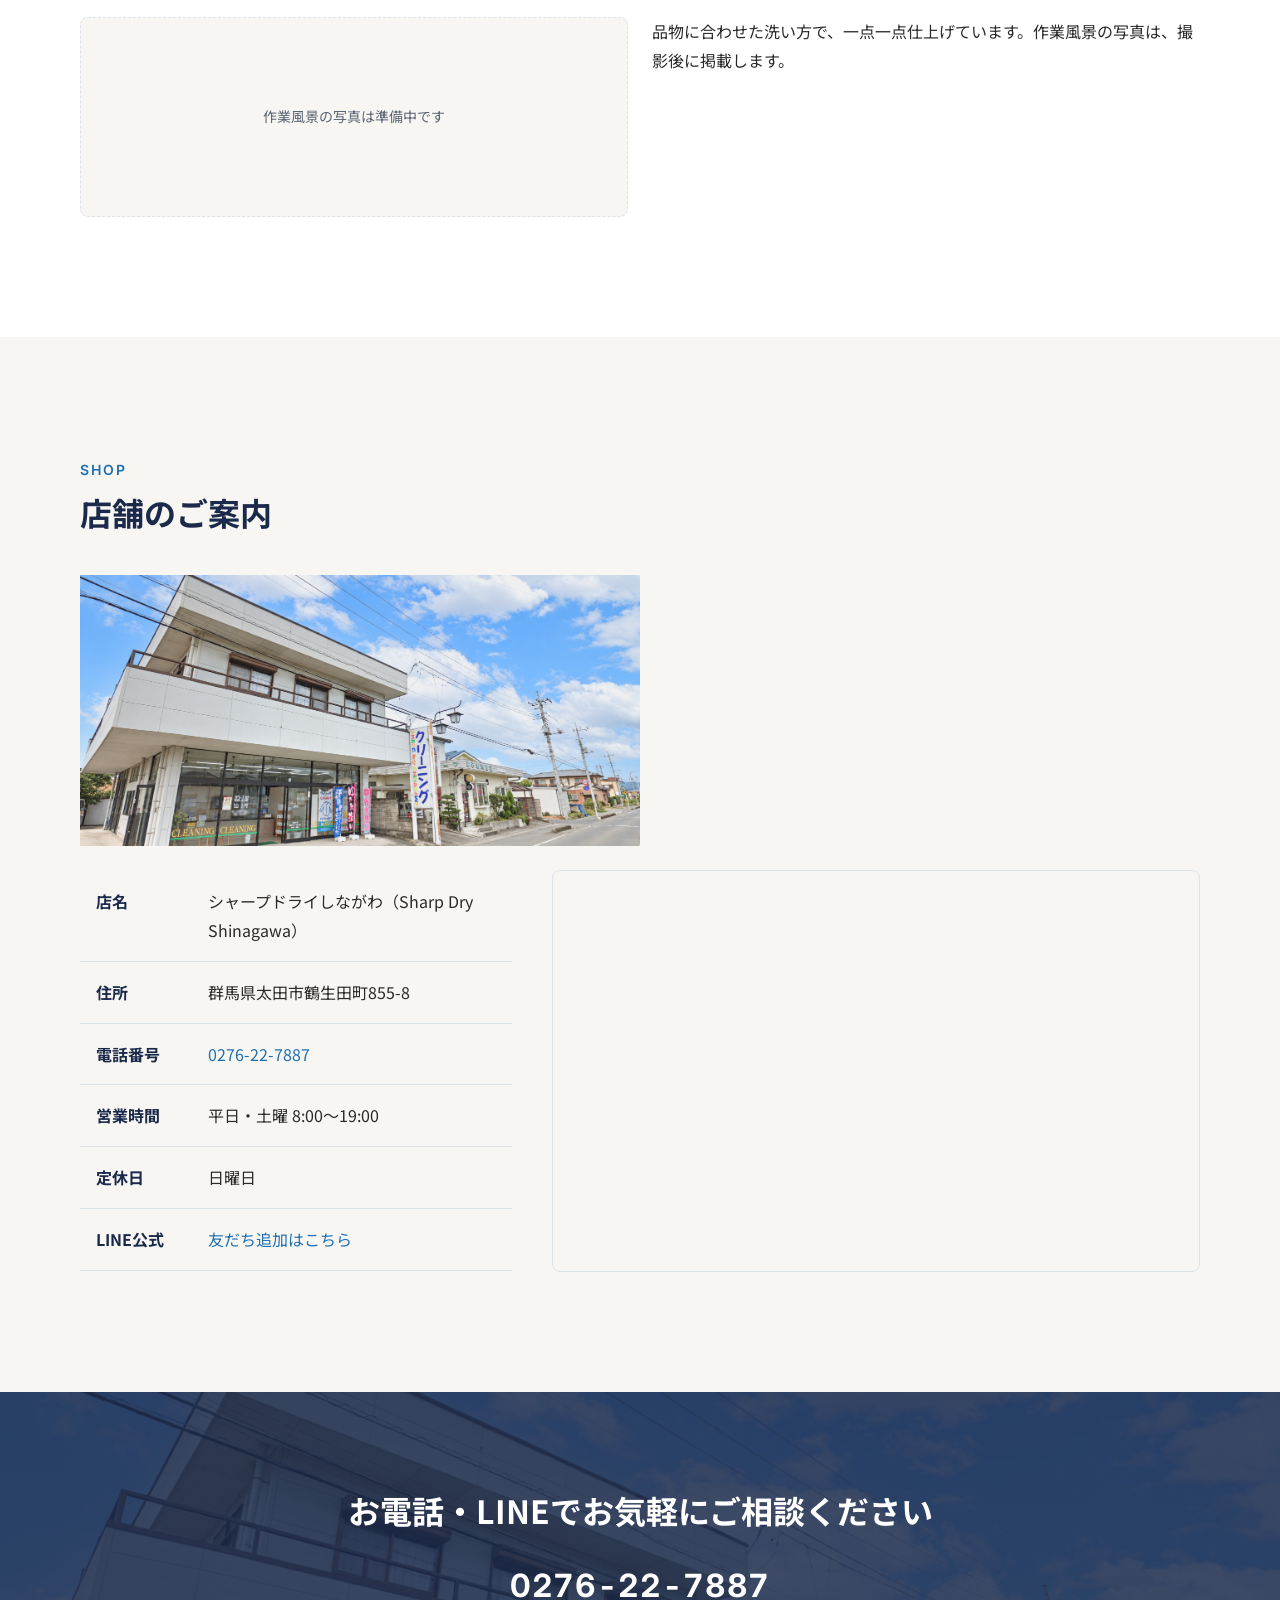
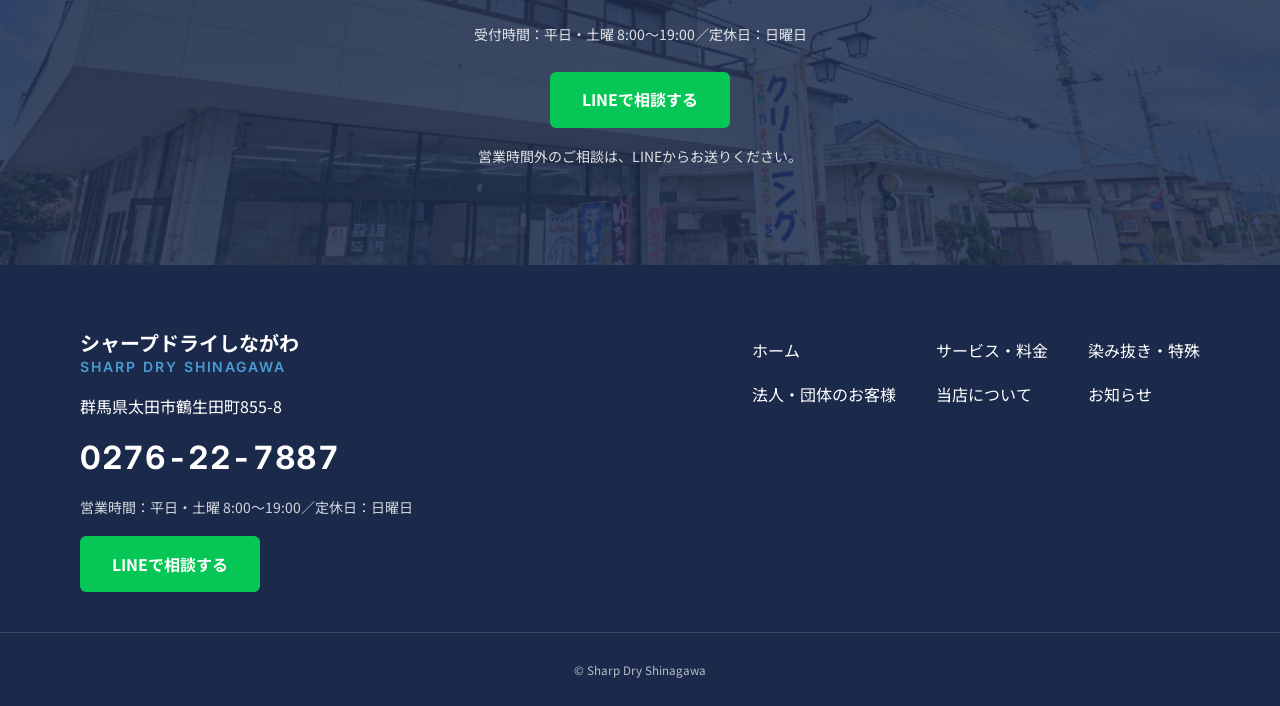
==== commit 968f9181: "ヘッダーにシンボルマークを追加し、SPの表示を調整 - 店名の左にシンボルマークを配置（全7ページ） - グローバルナビの文字サイズを16pxから14pxへ縮小 - SPの電話ボタンを文字から pho" ====
--- a/about/index.html
+++ b/about/index.html
@@ -3,6 +3,8 @@
 <head>
   <meta charset="UTF-8">
   <meta name="viewport" content="width=device-width, initial-scale=1">
+  <!-- TODO: 公開前に削除 — プレビュー用の検索避け。本番公開時はこの1行と robots.txt の Disallow を外す -->
+  <meta name="robots" content="noindex, nofollow">
   <title>当店について｜シャープドライしながわ</title>
   <meta name="description" content="群馬県太田市で創業50余年。地元に愛されるクリーニング店の歴史と、店主の想いをご紹介します。">
   <link rel="canonical" href="https://sharp-dry-shinagawa.com/about/">
@@ -20,16 +22,16 @@
   <meta name="twitter:card" content="summary_large_image">
 
   <!-- ファビコン -->
-  <link rel="icon" type="image/png" href="/images/symbol_mark.png">
-  <link rel="apple-touch-icon" href="/images/symbol_mark.png">
+  <link rel="icon" type="image/png" href="../images/symbol_mark.png">
+  <link rel="apple-touch-icon" href="../images/symbol_mark.png">
 
   <!-- フォント -->
   <link rel="preconnect" href="https://fonts.googleapis.com">
   <link rel="preconnect" href="https://fonts.gstatic.com" crossorigin>
   <link href="https://fonts.googleapis.com/css2?family=Inter:wght@600;700&family=Noto+Sans+JP:wght@400;500;700&display=swap" rel="stylesheet">
 
-  <link rel="stylesheet" href="/css/style.css">
-  <script src="/js/main.js" defer></script>
+  <link rel="stylesheet" href="../css/style.css">
+  <script src="../js/main.js" defer></script>
 
   <!-- GA4 -->
   <!-- TODO: 要確認 — GA4測定ID（発行後に G-XXXXXXXXXX を差し替え） -->
@@ -47,30 +49,35 @@
   <!-- ヘッダー -->
   <header class="header js-header">
     <div class="header__inner l-container">
-      <a class="header__logo" href="/">
-        <span class="header__logo-ja">シャープドライしながわ</span>
-        <span class="header__logo-en">Sharp Dry Shinagawa</span>
+      <a class="header__logo" href="../">
+        <img class="header__logo-mark" src="../images/symbol_mark.png" alt="" width="600" height="612">
+        <span class="header__logo-text">
+          <span class="header__logo-ja">シャープドライしながわ</span>
+          <span class="header__logo-en">Sharp Dry Shinagawa</span>
+        </span>
       </a>
       <div class="header__right">
         <nav class="gnav" id="global-nav" aria-label="グローバルナビゲーション">
           <ul class="gnav__list">
-            <li><a class="gnav__link" href="/service/">サービス・料金</a></li>
-            <li><a class="gnav__link" href="/special/">染み抜き・特殊</a></li>
-            <li><a class="gnav__link" href="/about/" aria-current="page">当店について</a></li>
-            <li><a class="gnav__link" href="/news/">お知らせ</a></li>
-            <li><a class="gnav__link gnav__link--business" href="/business/">法人・団体のお客様</a></li>
+            <li><a class="gnav__link" href="../service/">サービス・料金</a></li>
+            <li><a class="gnav__link" href="../special/">染み抜き・特殊</a></li>
+            <li><a class="gnav__link" href="../about/" aria-current="page">当店について</a></li>
+            <li><a class="gnav__link" href="../news/">お知らせ</a></li>
+            <li><a class="gnav__link gnav__link--business" href="../business/">法人・団体のお客様</a></li>
           </ul>
           <div class="gnav__cta">
             <a class="btn btn--primary" href="tel:0276227887">電話をかける（0276-22-7887）</a>
             <a class="btn btn--line" href="https://line.me/ti/p/KvLonp_9hh" target="_blank" rel="noopener">LINEで相談する</a>
-            <p class="gnav__cta-note">営業時間：平日・土曜 8:00〜19:30／定休日：日曜日</p>
+            <p class="gnav__cta-note">営業時間：平日・土曜 8:00〜19:00／定休日：日曜日</p>
           </div>
         </nav>
         <div class="header__tel u-pc-only">
           <a class="tel-link" href="tel:0276227887">0276-22-7887</a>
-          <p class="header__tel-note">平日・土曜 8:00〜19:30／定休日 日曜日</p>
-        </div>
-        <a class="header__sp-tel u-sp-only" href="tel:0276227887">電話する</a>
+          <p class="header__tel-note">平日・土曜 8:00〜19:00／定休日 日曜日</p>
+        </div>
+        <a class="header__sp-tel u-sp-only" href="tel:0276227887" aria-label="電話をかける 0276-22-7887">
+          <img src="../images/phone.svg" alt="" width="24" height="24">
+        </a>
         <button class="menu-toggle js-menu-toggle u-sp-only" type="button" aria-controls="global-nav" aria-expanded="false">
           <span class="menu-toggle__bar"></span>
           <span class="menu-toggle__bar"></span>
@@ -114,7 +121,7 @@
         </div>
         <div class="owner">
           <div class="owner__media">
-            <img src="/images/owner.png" alt="店主" width="1024" height="1024" loading="lazy">
+            <img src="../images/owner.png" alt="店主" width="1024" height="1024" loading="lazy">
           </div>
           <div class="owner__body">
             <!-- TODO: 要確認 — 店主のプロフィール・コメントの原稿（下記は仮テキスト） -->
@@ -150,7 +157,7 @@
           <p class="section-head__en">SHOP</p>
           <h2 class="section-head__ja">店舗のご案内</h2>
         </div>
-        <img src="/images/shop.png" alt="シャープドライしながわの店舗外観" width="1774" height="887" loading="lazy" class="shop-photo mb-3">
+        <img src="../images/shop.png" alt="シャープドライしながわの店舗外観" width="1774" height="887" loading="lazy" class="shop-photo mb-3">
 
         <div class="media-text media-text--reverse">
           <div class="media-text__media">
@@ -179,7 +186,7 @@
                 </tr>
                 <tr>
                   <th scope="row">営業時間</th>
-                  <td>平日・土曜 8:00〜19:30</td>
+                  <td>平日・土曜 8:00〜19:00</td>
                 </tr>
                 <tr>
                   <th scope="row">定休日</th>
@@ -203,7 +210,7 @@
       <div class="l-container">
         <h2 class="cta-block__title">お電話・LINEでお気軽にご相談ください</h2>
         <p class="cta-block__tel"><a class="tel-link tel-link--invert" href="tel:0276227887">0276-22-7887</a></p>
-        <p class="cta-block__hours">受付時間：平日・土曜 8:00〜19:30／定休日：日曜日</p>
+        <p class="cta-block__hours">受付時間：平日・土曜 8:00〜19:00／定休日：日曜日</p>
         <div class="cta-block__actions">
           <a class="btn btn--line" href="https://line.me/ti/p/KvLonp_9hh" target="_blank" rel="noopener">LINEで相談する</a>
         </div>
@@ -220,17 +227,17 @@
         <p class="footer__name">シャープドライしながわ<span class="footer__name-en">Sharp Dry Shinagawa</span></p>
         <p class="footer__address">群馬県太田市鶴生田町855-8</p>
         <p class="footer__tel"><a class="tel-link tel-link--invert" href="tel:0276227887">0276-22-7887</a></p>
-        <p class="footer__hours">営業時間：平日・土曜 8:00〜19:30／定休日：日曜日</p>
+        <p class="footer__hours">営業時間：平日・土曜 8:00〜19:00／定休日：日曜日</p>
         <p class="footer__line"><a class="btn btn--line" href="https://line.me/ti/p/KvLonp_9hh" target="_blank" rel="noopener">LINEで相談する</a></p>
       </div>
       <nav class="footer__nav" aria-label="フッターナビゲーション">
         <ul>
-          <li><a href="/">ホーム</a></li>
-          <li><a href="/service/">サービス・料金</a></li>
-          <li><a href="/special/">染み抜き・特殊</a></li>
-          <li><a href="/business/">法人・団体のお客様</a></li>
-          <li><a href="/about/">当店について</a></li>
-          <li><a href="/news/">お知らせ</a></li>
+          <li><a href="../">ホーム</a></li>
+          <li><a href="../service/">サービス・料金</a></li>
+          <li><a href="../special/">染み抜き・特殊</a></li>
+          <li><a href="../business/">法人・団体のお客様</a></li>
+          <li><a href="../about/">当店について</a></li>
+          <li><a href="../news/">お知らせ</a></li>
         </ul>
       </nav>
     </div>
--- a/css/style.css
+++ b/css/style.css
@@ -344,6 +344,7 @@
   letter-spacing: 0.02em;
   color: var(--color-tel);
   text-decoration: none;
+  white-space: nowrap;
 }
 
 .tel-link:hover {
@@ -658,8 +659,8 @@
 
 .header__logo {
   display: flex;
-  flex-direction: column;
-  justify-content: center;
+  align-items: center;
+  gap: var(--space-1);
   min-height: 44px;
   color: var(--color-navy);
   text-decoration: none;
@@ -670,9 +671,22 @@
   text-decoration: none;
 }
 
+.header__logo-mark {
+  width: 40px;
+  height: auto;
+  flex-shrink: 0;
+}
+
+.header__logo-text {
+  display: flex;
+  flex-direction: column;
+  justify-content: center;
+}
+
 .header__logo-ja {
   font-size: var(--fs-h4);
   font-weight: 700;
+  white-space: nowrap;
 }
 
 .header__logo-en {
@@ -682,6 +696,7 @@
   letter-spacing: 0.14em;
   text-transform: uppercase;
   color: var(--color-blue);
+  white-space: nowrap;
 }
 
 .header__right {
@@ -705,20 +720,24 @@
   color: var(--color-text-sub);
 }
 
-/* SP: ヘッダー内 電話ボタン（メニュー開時も常時表示） */
+/* SP: ヘッダー内 電話ボタン（メニュー開時も常時表示）
+   アイコンのみ。代替テキストは a の aria-label が担う */
 .header__sp-tel {
   display: inline-flex;
   align-items: center;
   justify-content: center;
-  min-width: 44px;
-  min-height: 44px;
-  padding: 0 var(--space-2);
+  width: 44px;
+  height: 44px;
+  flex-shrink: 0;
   border-radius: var(--radius-btn);
   background: var(--color-blue);
   color: var(--color-text-invert);
-  font-size: var(--fs-note);
-  font-weight: 700;
   text-decoration: none;
+}
+
+.header__sp-tel img {
+  width: 24px;
+  height: 24px;
 }
 
 .header__sp-tel:hover {
@@ -726,16 +745,18 @@
   filter: brightness(0.9);
 }
 
-/* ハンバーガー */
+/* ハンバーガー
+   display は .u-sp-only 側が持つ（PCで none、SPで inline-flex）。
+   ここで display を指定すると PC でも表示されてしまうので指定しない */
 .menu-toggle {
   position: relative;
-  display: inline-flex;
   flex-direction: column;
   align-items: center;
   justify-content: center;
   gap: 5px;
   width: 44px;
   height: 44px;
+  flex-shrink: 0;
   border-radius: var(--radius-btn);
 }
 
@@ -759,6 +780,34 @@
   transform: translateY(-7px) rotate(-45deg);
 }
 
+@media (max-width: 768px) {
+  /* SP: ロゴを1行に保つ。画面幅に応じて縮め、狭い端末でも折り返さない */
+  .header__inner {
+    gap: var(--space-1);
+  }
+
+  .header__right {
+    gap: var(--space-1);
+  }
+
+  .header__logo {
+    min-width: 0;
+  }
+
+  .header__logo-mark {
+    width: 30px;
+  }
+
+  .header__logo-ja {
+    font-size: clamp(13px, 3.9vw, 16px);
+  }
+
+  .header__logo-en {
+    font-size: clamp(8px, 2.4vw, 11px);
+    letter-spacing: 0.1em;
+  }
+}
+
 /* グローバルナビ */
 .gnav__list {
   display: flex;
@@ -770,9 +819,11 @@
   display: inline-flex;
   align-items: center;
   min-height: 44px;
+  font-size: var(--fs-note);
   color: var(--color-navy);
   font-weight: 500;
   text-decoration: none;
+  white-space: nowrap;
 }
 
 .gnav__link:hover {
@@ -1328,8 +1379,11 @@
     display: block;
   }
 
+  /* button を含めないと .u-sp-only の display: block に負け、
+     ハンバーガーの flex レイアウトが外れて3本線が密着する */
   a.u-sp-only,
-  span.u-sp-only {
+  span.u-sp-only,
+  button.u-sp-only {
     display: inline-flex;
   }
 
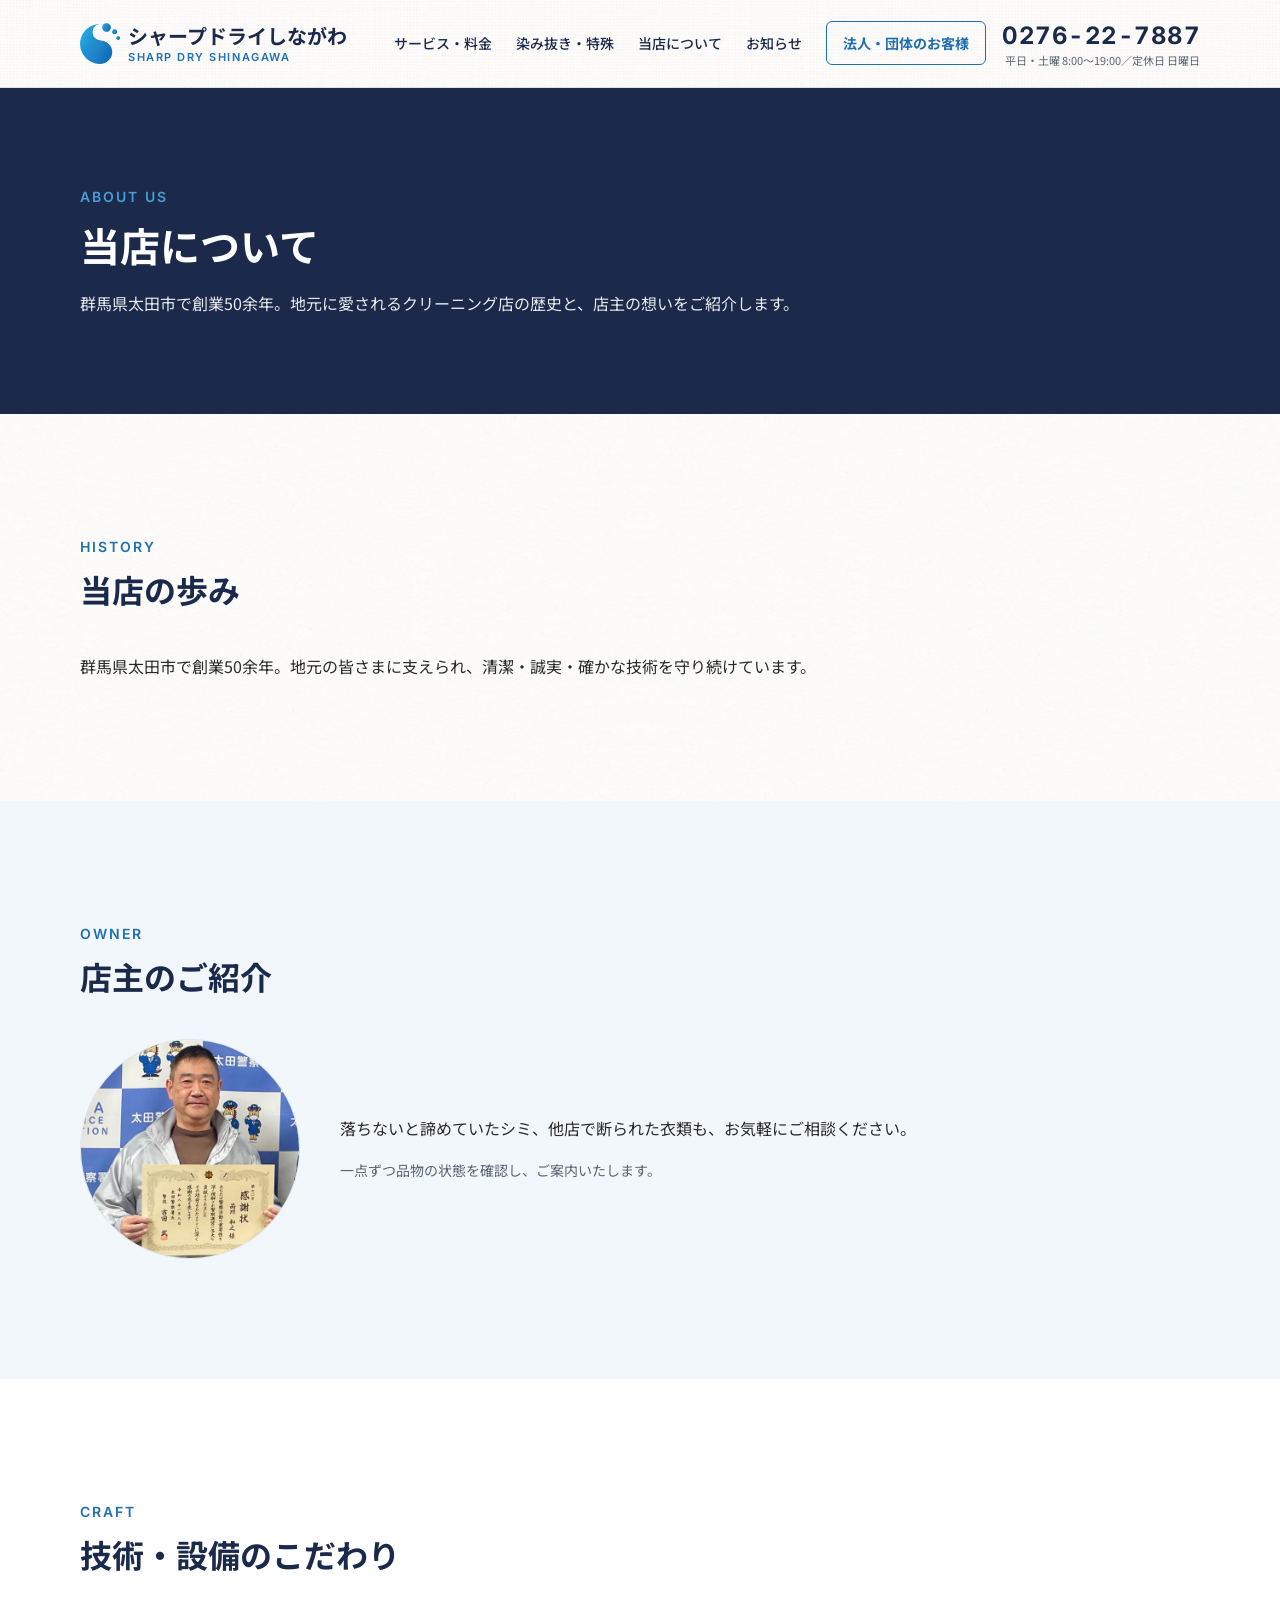
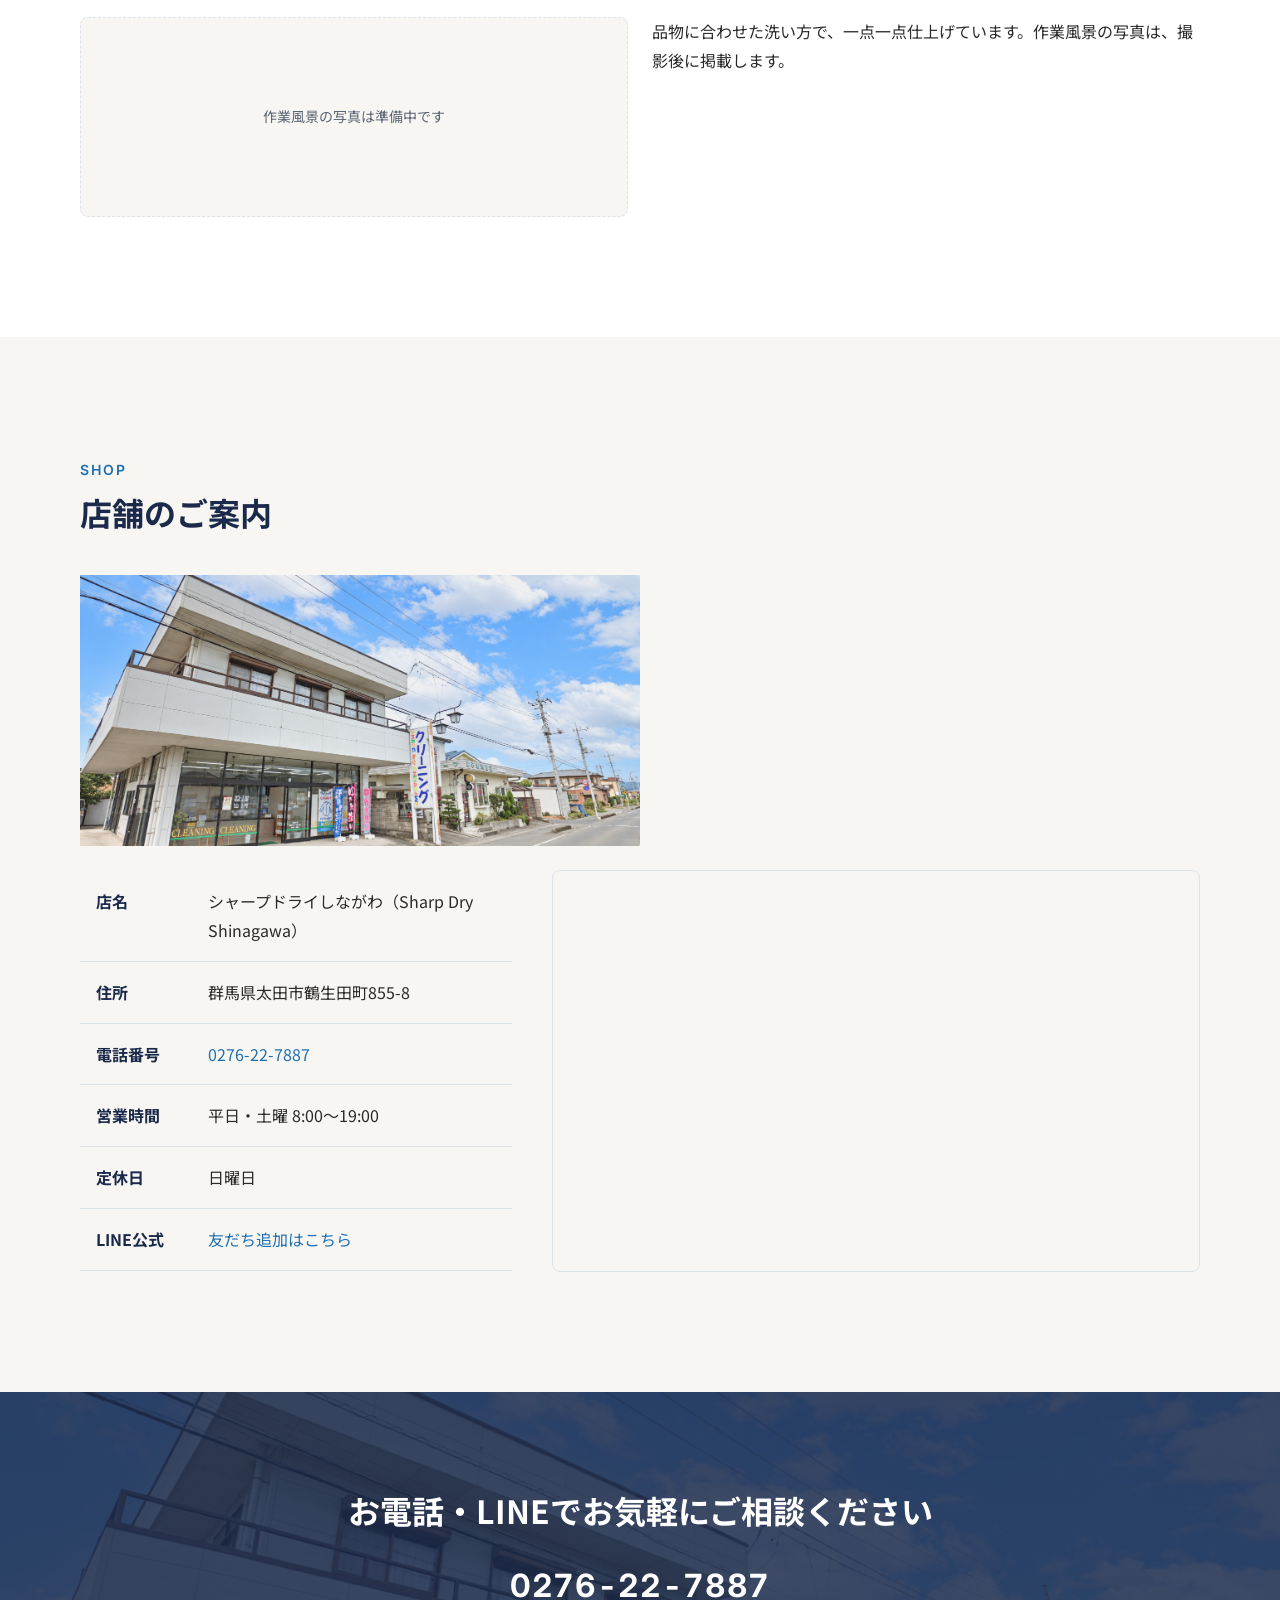
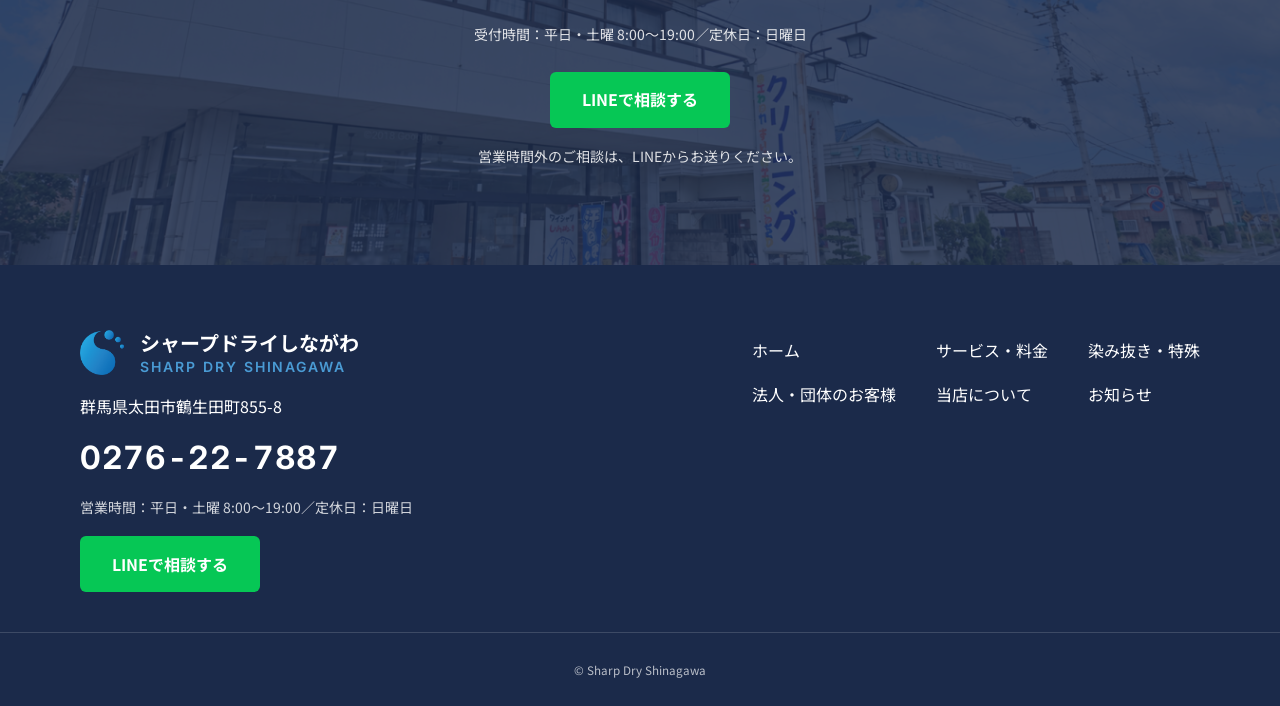
==== commit 0a765e40: "FVとフッターにシンボルマークを追加し、店主挨拶を差し替え - FVの店名の左にシンボルマークを配置（PC/SPとも横並び） - フッターの店名の左にシンボルマークを配置（全7ページ） - 店主挨拶を" ====
--- a/about/index.html
+++ b/about/index.html
@@ -224,7 +224,10 @@
   <footer class="footer">
     <div class="l-container footer__inner">
       <div class="footer__info">
-        <p class="footer__name">シャープドライしながわ<span class="footer__name-en">Sharp Dry Shinagawa</span></p>
+        <div class="footer__name">
+          <img class="footer__name-mark" src="../images/symbol_mark.png" alt="" width="600" height="612">
+          <span class="footer__name-text">シャープドライしながわ<span class="footer__name-en">Sharp Dry Shinagawa</span></span>
+        </div>
         <p class="footer__address">群馬県太田市鶴生田町855-8</p>
         <p class="footer__tel"><a class="tel-link tel-link--invert" href="tel:0276227887">0276-22-7887</a></p>
         <p class="footer__hours">営業時間：平日・土曜 8:00〜19:00／定休日：日曜日</p>
--- a/css/style.css
+++ b/css/style.css
@@ -999,10 +999,22 @@
 }
 
 .footer__name {
+  display: flex;
+  align-items: center;
+  gap: var(--space-2);
+  margin-bottom: var(--space-2);
+}
+
+.footer__name-mark {
+  width: 44px;
+  height: auto;
+  flex-shrink: 0;
+}
+
+.footer__name-text {
   font-size: var(--fs-h4);
   font-weight: 700;
   line-height: 1.4;
-  margin-bottom: var(--space-2);
 }
 
 .footer__name-en {
@@ -1137,9 +1149,22 @@
 }
 
 .fv__shop {
+  display: flex;
+  align-items: center;
+  gap: var(--space-2);
+  margin-bottom: var(--space-3);
+}
+
+.fv__shop-mark {
+  width: 48px;
+  height: auto;
+  flex-shrink: 0;
+}
+
+.fv__shop-name {
   font-weight: 700;
   color: var(--color-navy);
-  margin-bottom: var(--space-3);
+  line-height: 1.4;
 }
 
 .fv__shop-en {
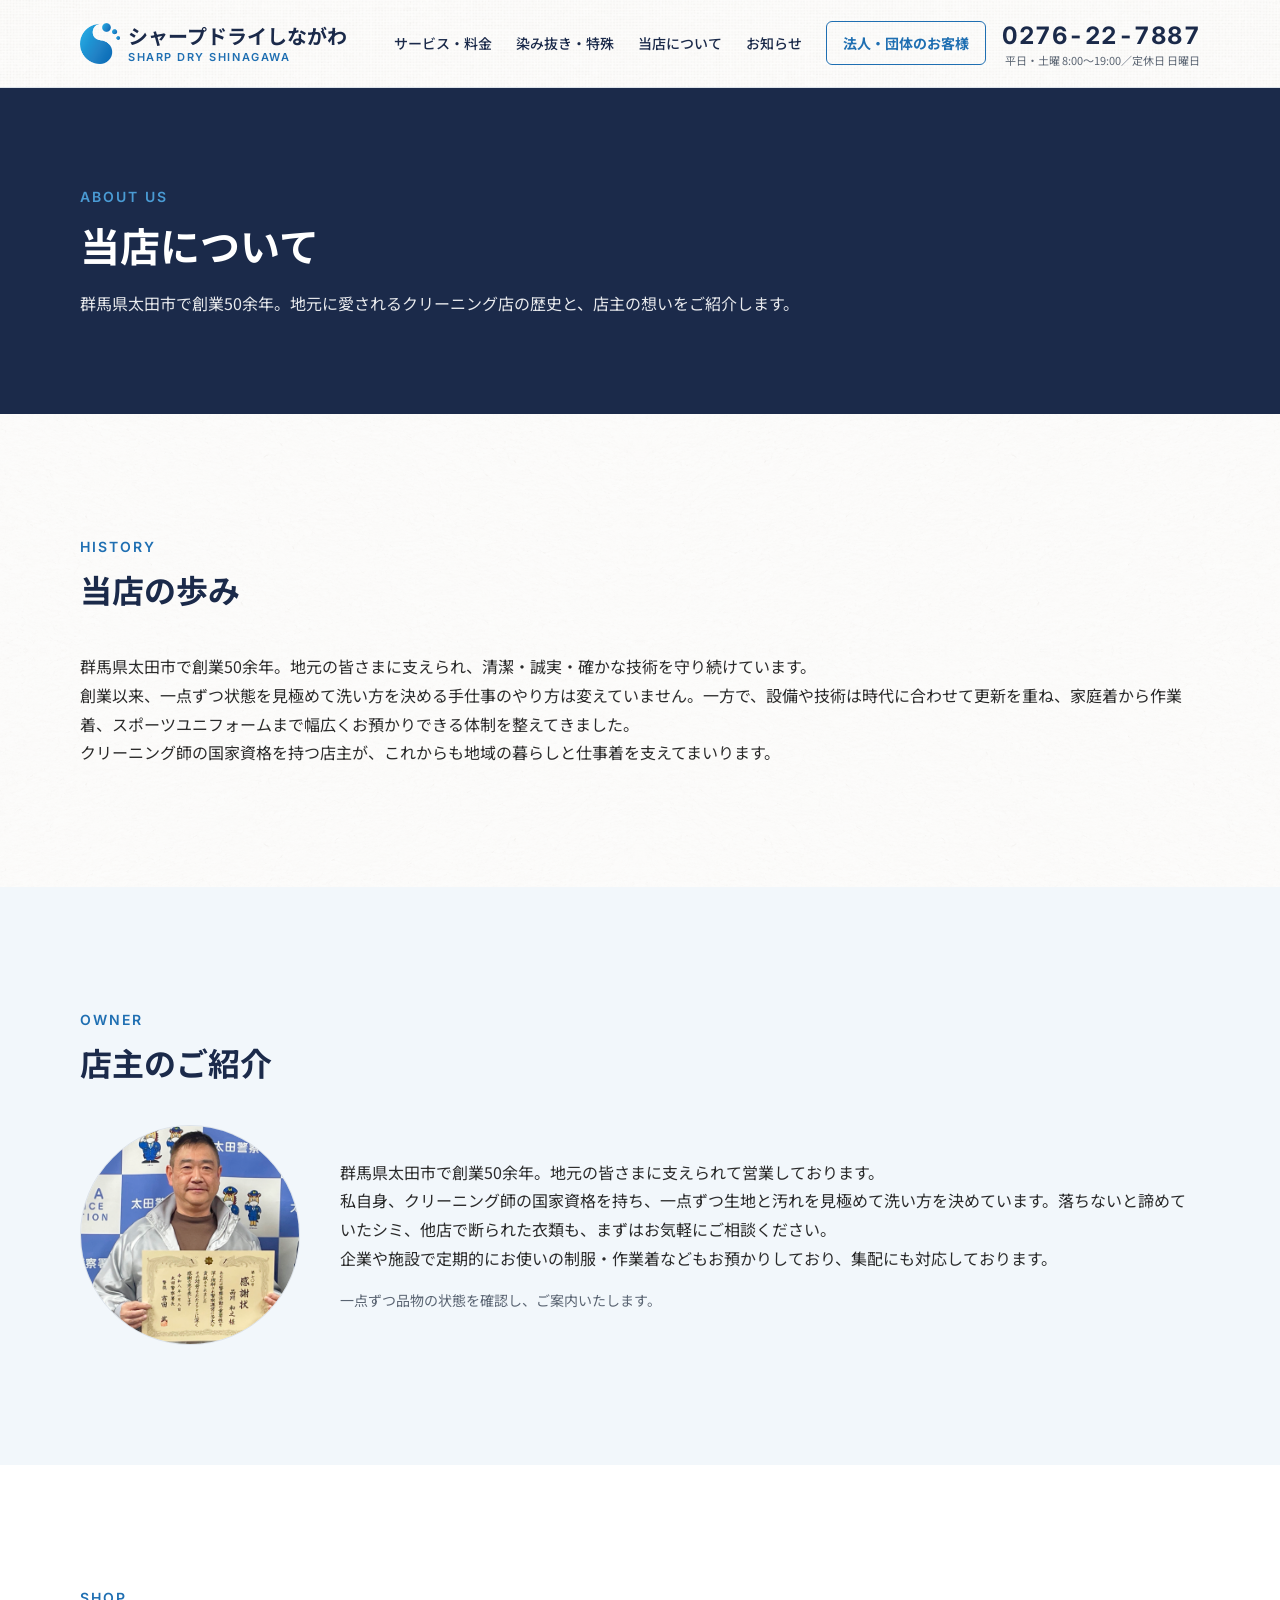
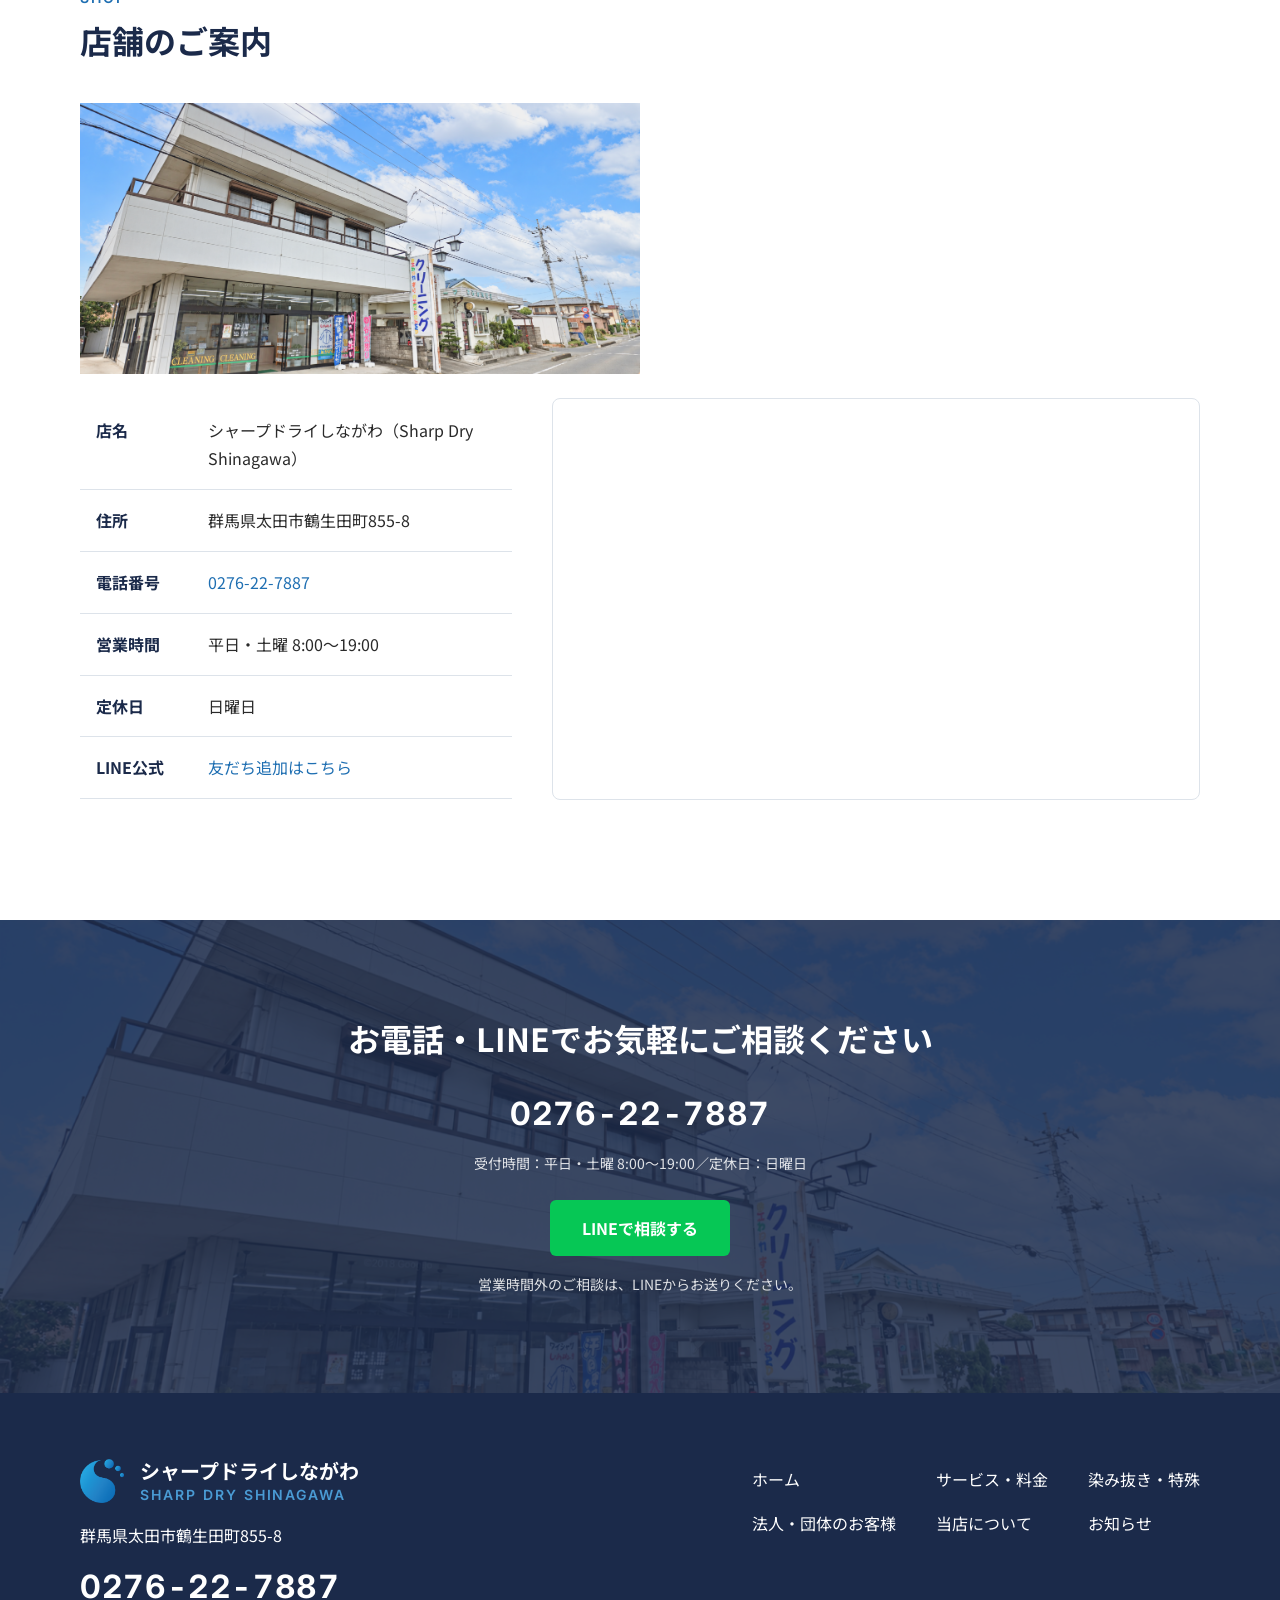
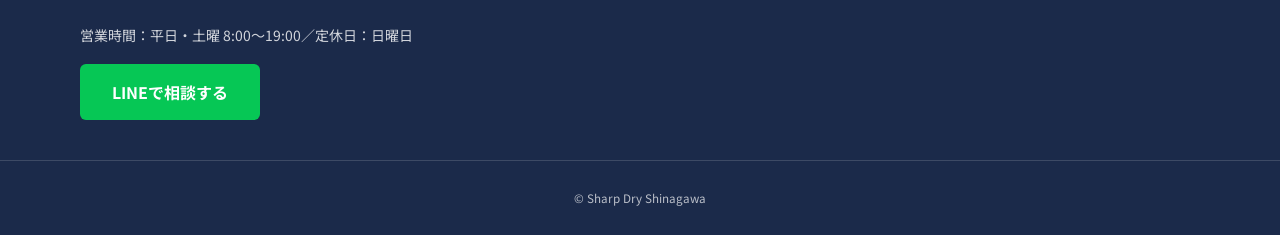
==== commit 5d1b12e6: "テキスト修正" ====
--- a/about/index.html
+++ b/about/index.html
@@ -108,7 +108,11 @@
         </div>
         <!-- TODO: 要確認 — 創業年（正確な年） -->
         <!-- TODO: 要確認 — 沿革・歴史の原稿 -->
-        <p>群馬県太田市で創業50余年。地元の皆さまに支えられ、清潔・誠実・確かな技術を守り続けています。</p>
+        <p>群馬県太田市で創業50余年。地元の皆さまに支えられ、清潔・誠実・確かな技術を守り続けています。
+          <br>
+        創業以来、一点ずつ状態を見極めて洗い方を決める手仕事のやり方は変えていません。一方で、設備や技術は時代に合わせて更新を重ね、家庭着から作業着、スポーツユニフォームまで幅広くお預かりできる体制を整えてきました。
+          <br>
+        クリーニング師の国家資格を持つ店主が、これからも地域の暮らしと仕事着を支えてまいります。</p>
       </div>
     </section>
 
@@ -125,30 +129,17 @@
           </div>
           <div class="owner__body">
             <!-- TODO: 要確認 — 店主のプロフィール・コメントの原稿（下記は仮テキスト） -->
-            <p class="mb-2">落ちないと諦めていたシミ、他店で断られた衣類も、お気軽にご相談ください。</p>
+            <p class="mb-2">群馬県太田市で創業50余年。地元の皆さまに支えられて営業しております。
+              <br>
+            私自身、クリーニング師の国家資格を持ち、一点ずつ生地と汚れを見極めて洗い方を決めています。落ちないと諦めていたシミ、他店で断られた衣類も、まずはお気軽にご相談ください。
+               <br>
+            企業や施設で定期的にお使いの制服・作業着などもお預かりしており、集配にも対応しております。</p>
             <p class="note">一点ずつ品物の状態を確認し、ご案内いたします。</p>
           </div>
         </div>
       </div>
     </section>
 
-    <!-- 技術・設備 -->
-    <section class="section">
-      <div class="l-container">
-        <div class="section-head">
-          <p class="section-head__en">CRAFT</p>
-          <h2 class="section-head__ja">技術・設備のこだわり</h2>
-        </div>
-        <!-- TODO: 要確認 — 技術・設備のこだわりの原稿 -->
-        <!-- TODO: 実写素材待ち — 作業風景 -->
-        <div class="grid grid--2">
-          <div class="placeholder-media">作業風景の写真は準備中です</div>
-          <div class="media-text__body">
-            <p>品物に合わせた洗い方で、一点一点仕上げています。作業風景の写真は、撮影後に掲載します。</p>
-          </div>
-        </div>
-      </div>
-    </section>
 
     <!-- 店舗写真 -->
     <section class="section section--soft">
--- a/css/style.css
+++ b/css/style.css
@@ -202,7 +202,7 @@
   }
 }
 
-.section--soft { background: var(--color-bg-soft); }
+
 .section--blue { background: var(--color-bg-blue); }
 
 .section--navy {
